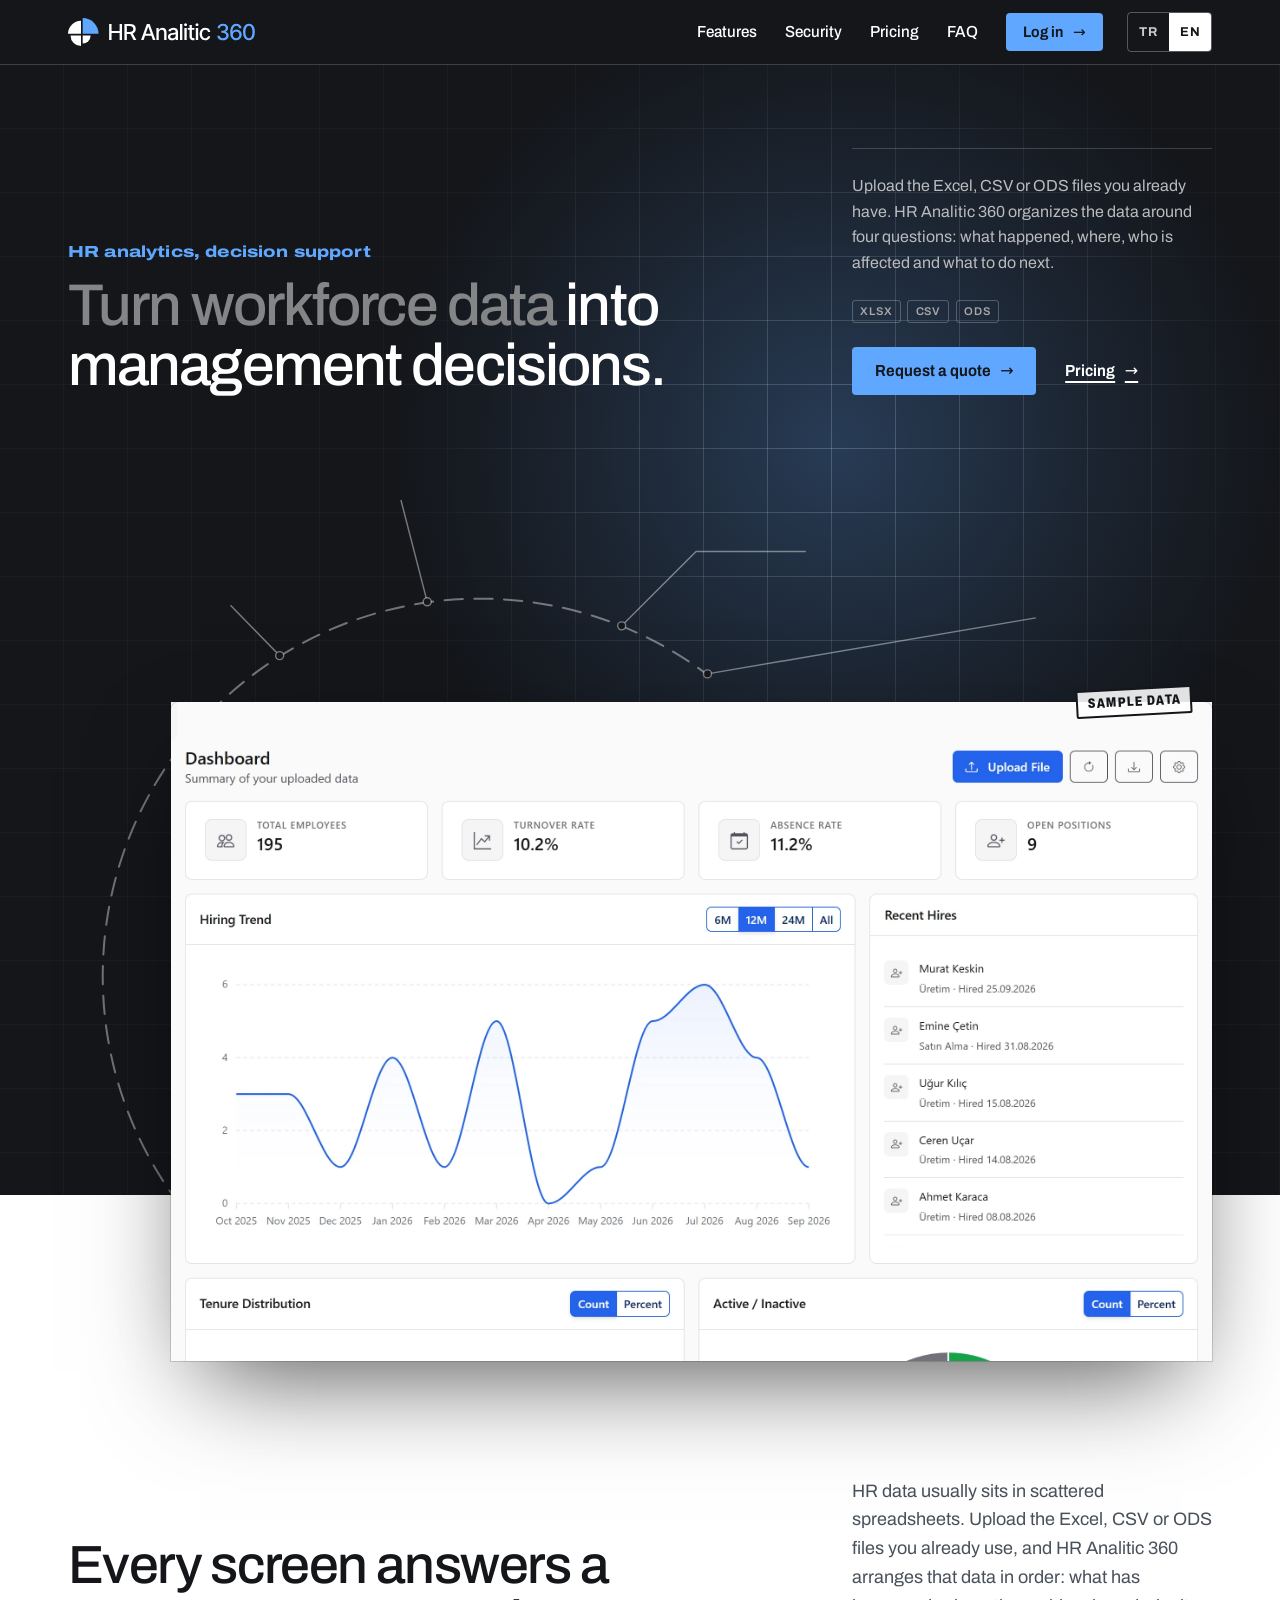
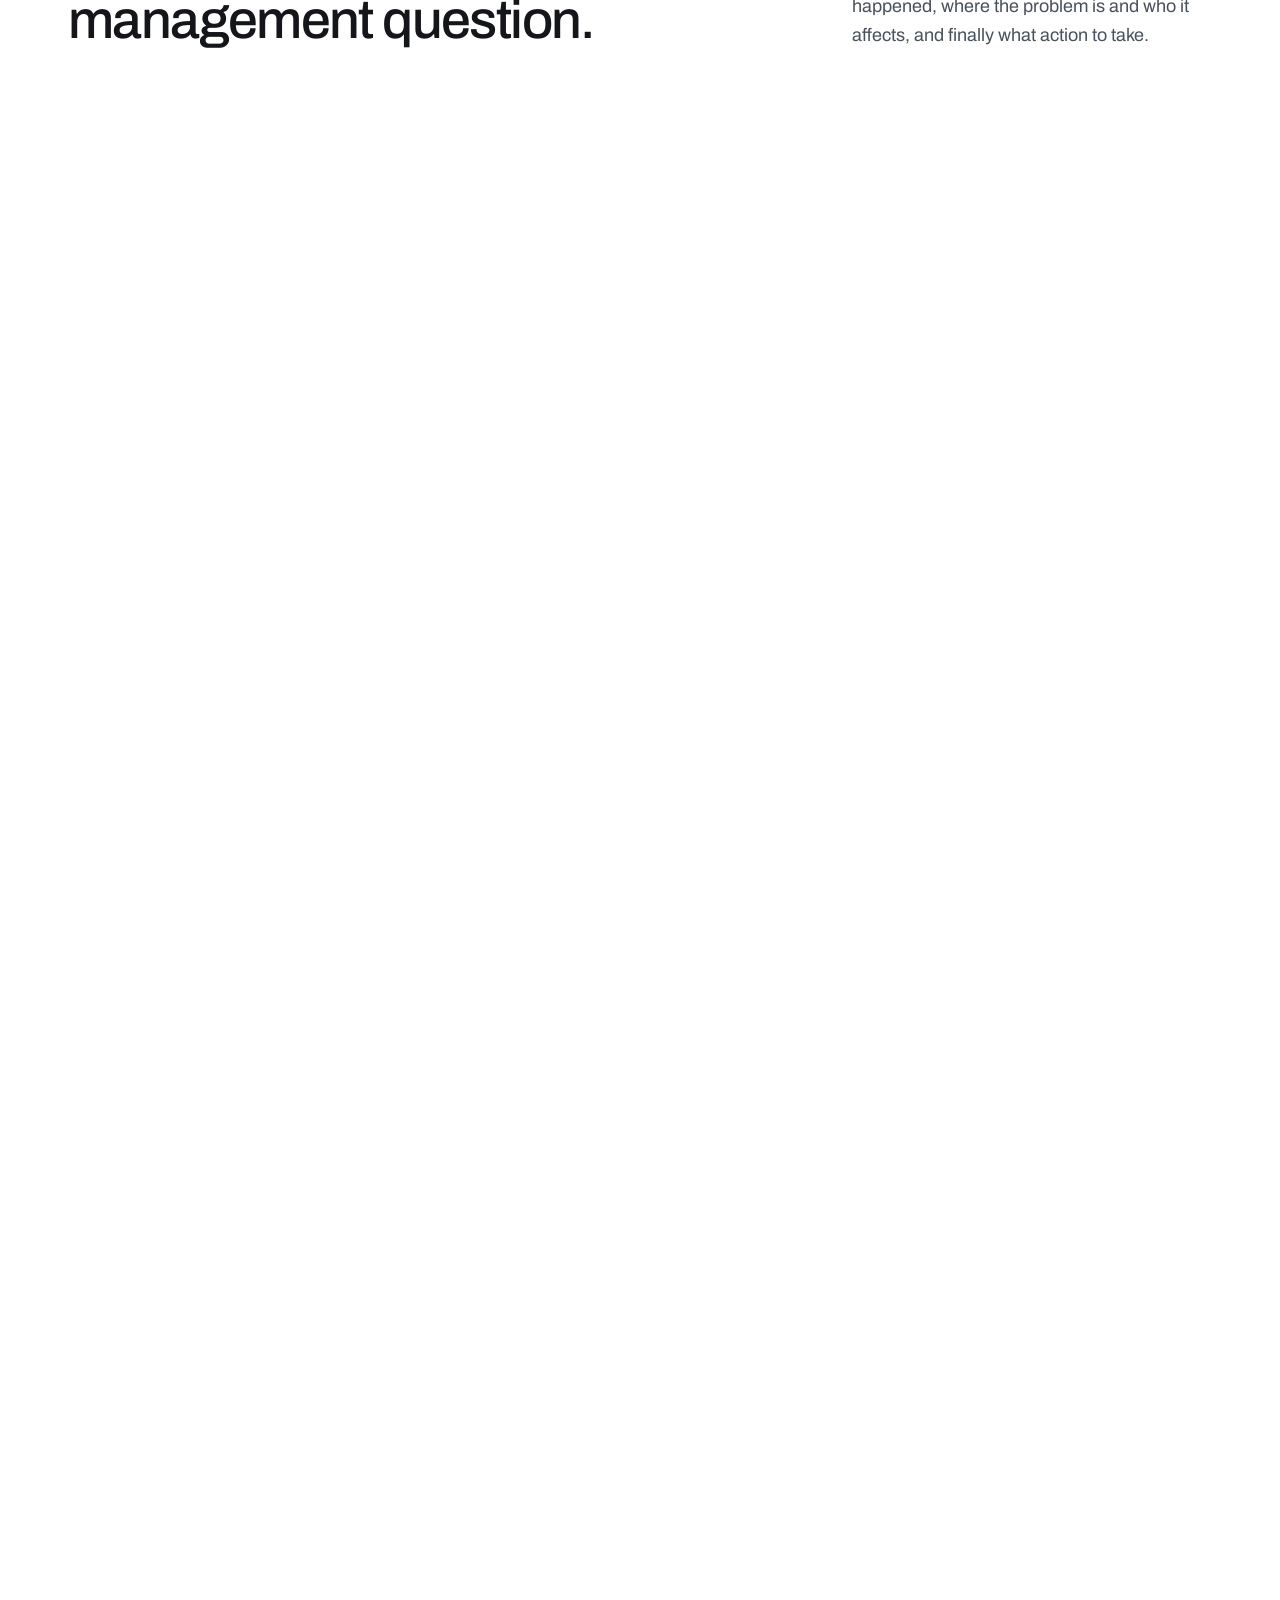
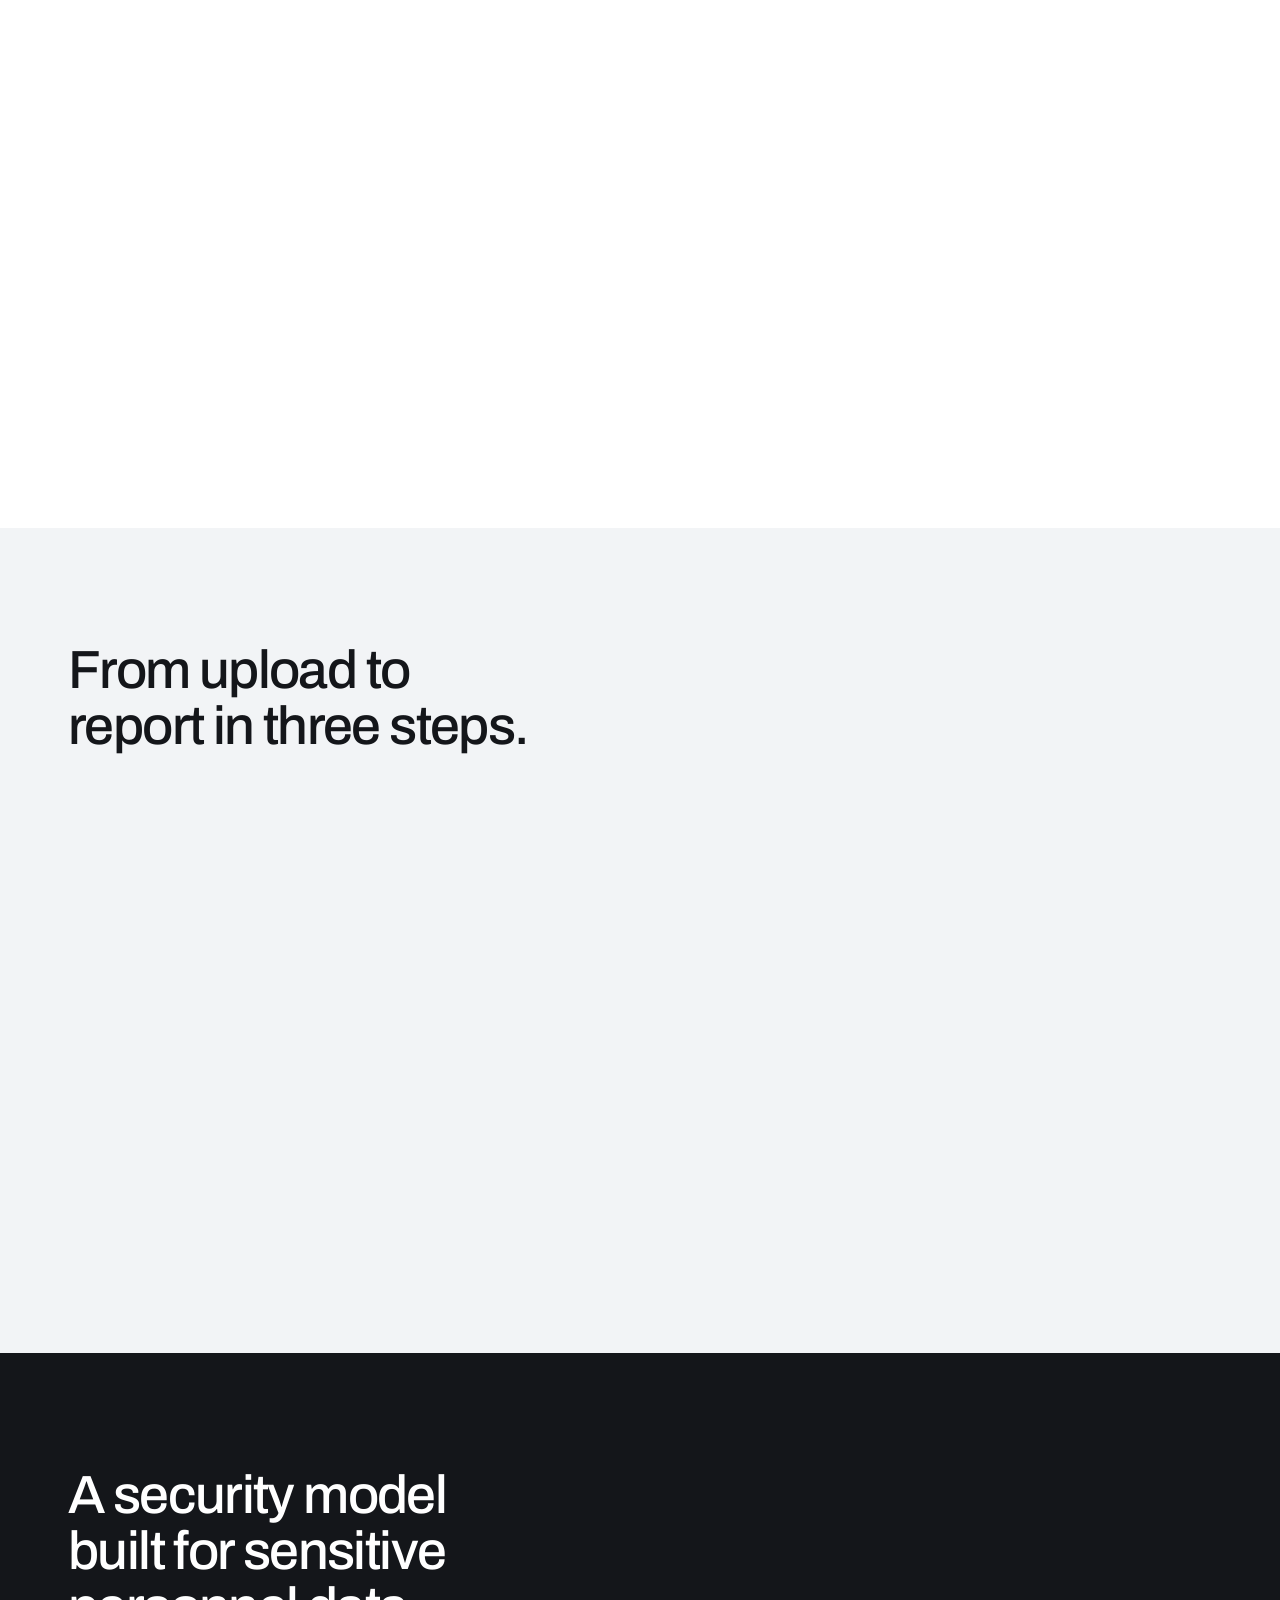
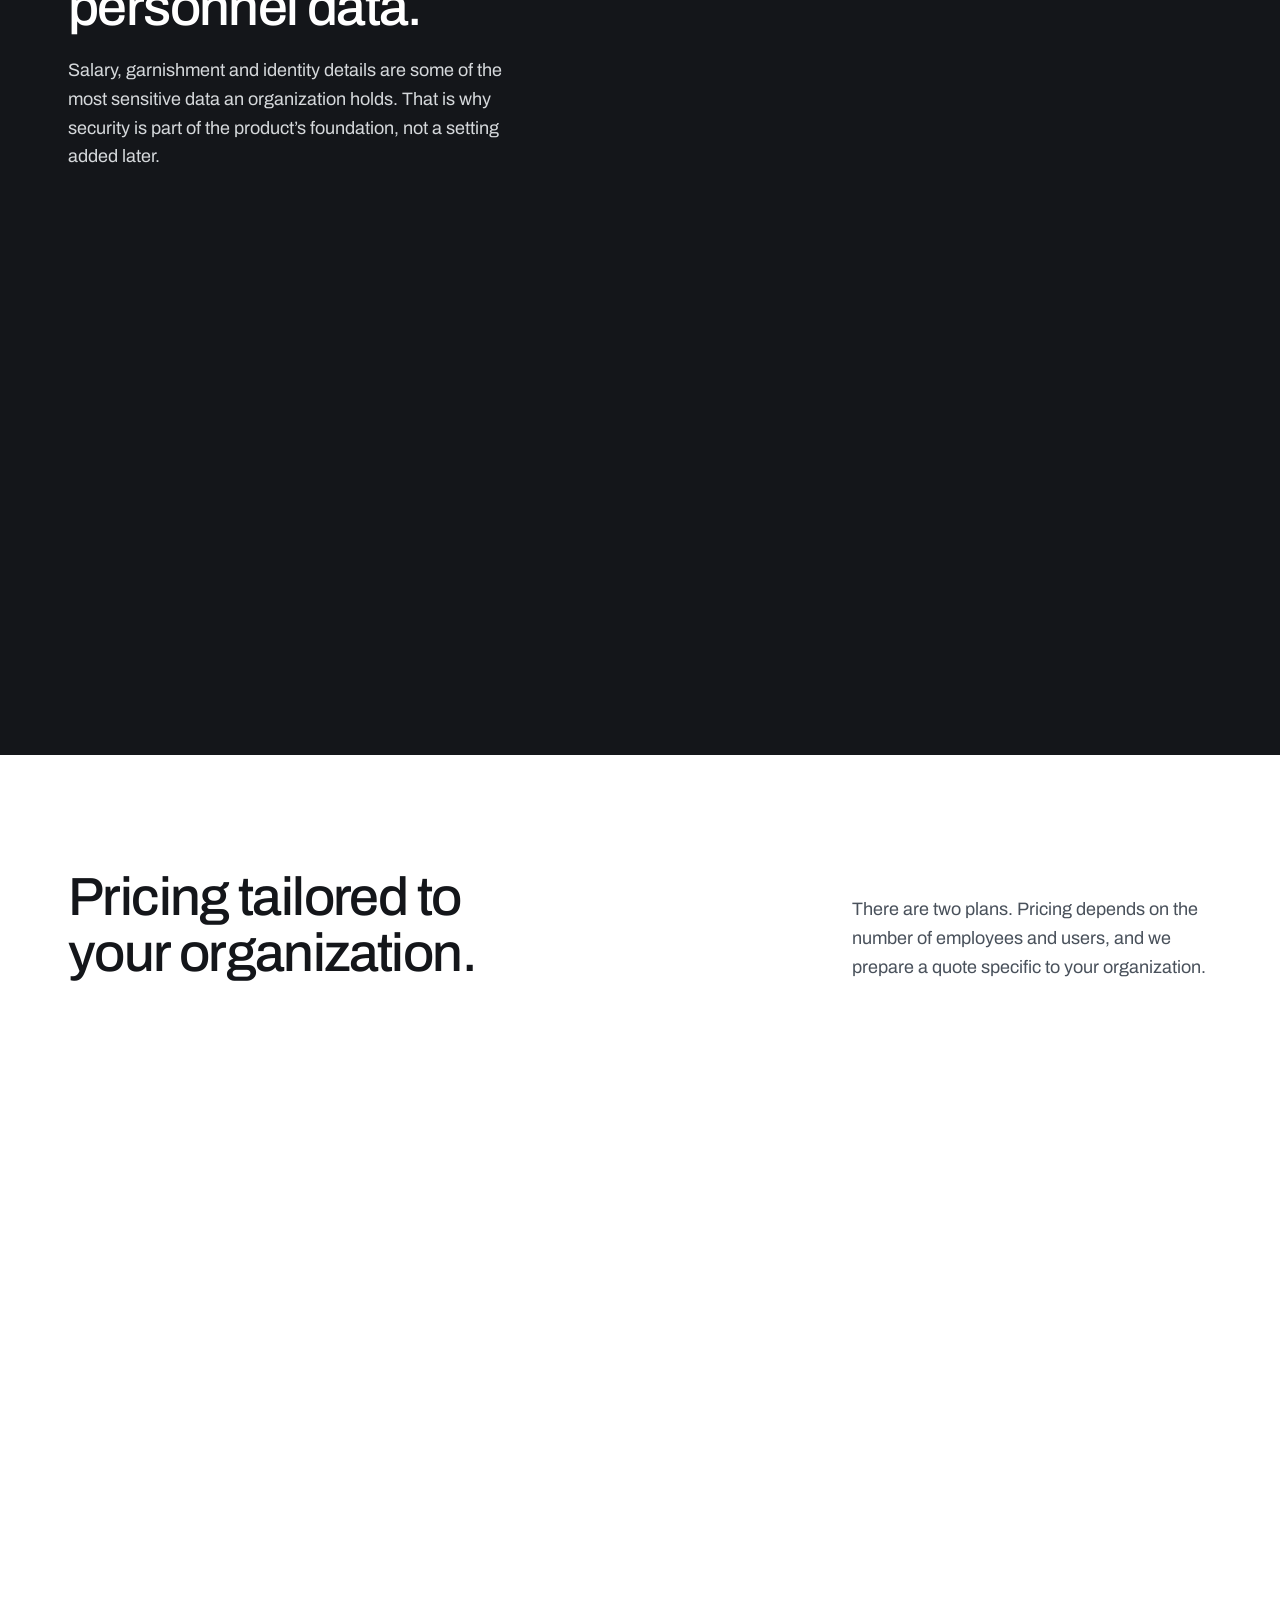
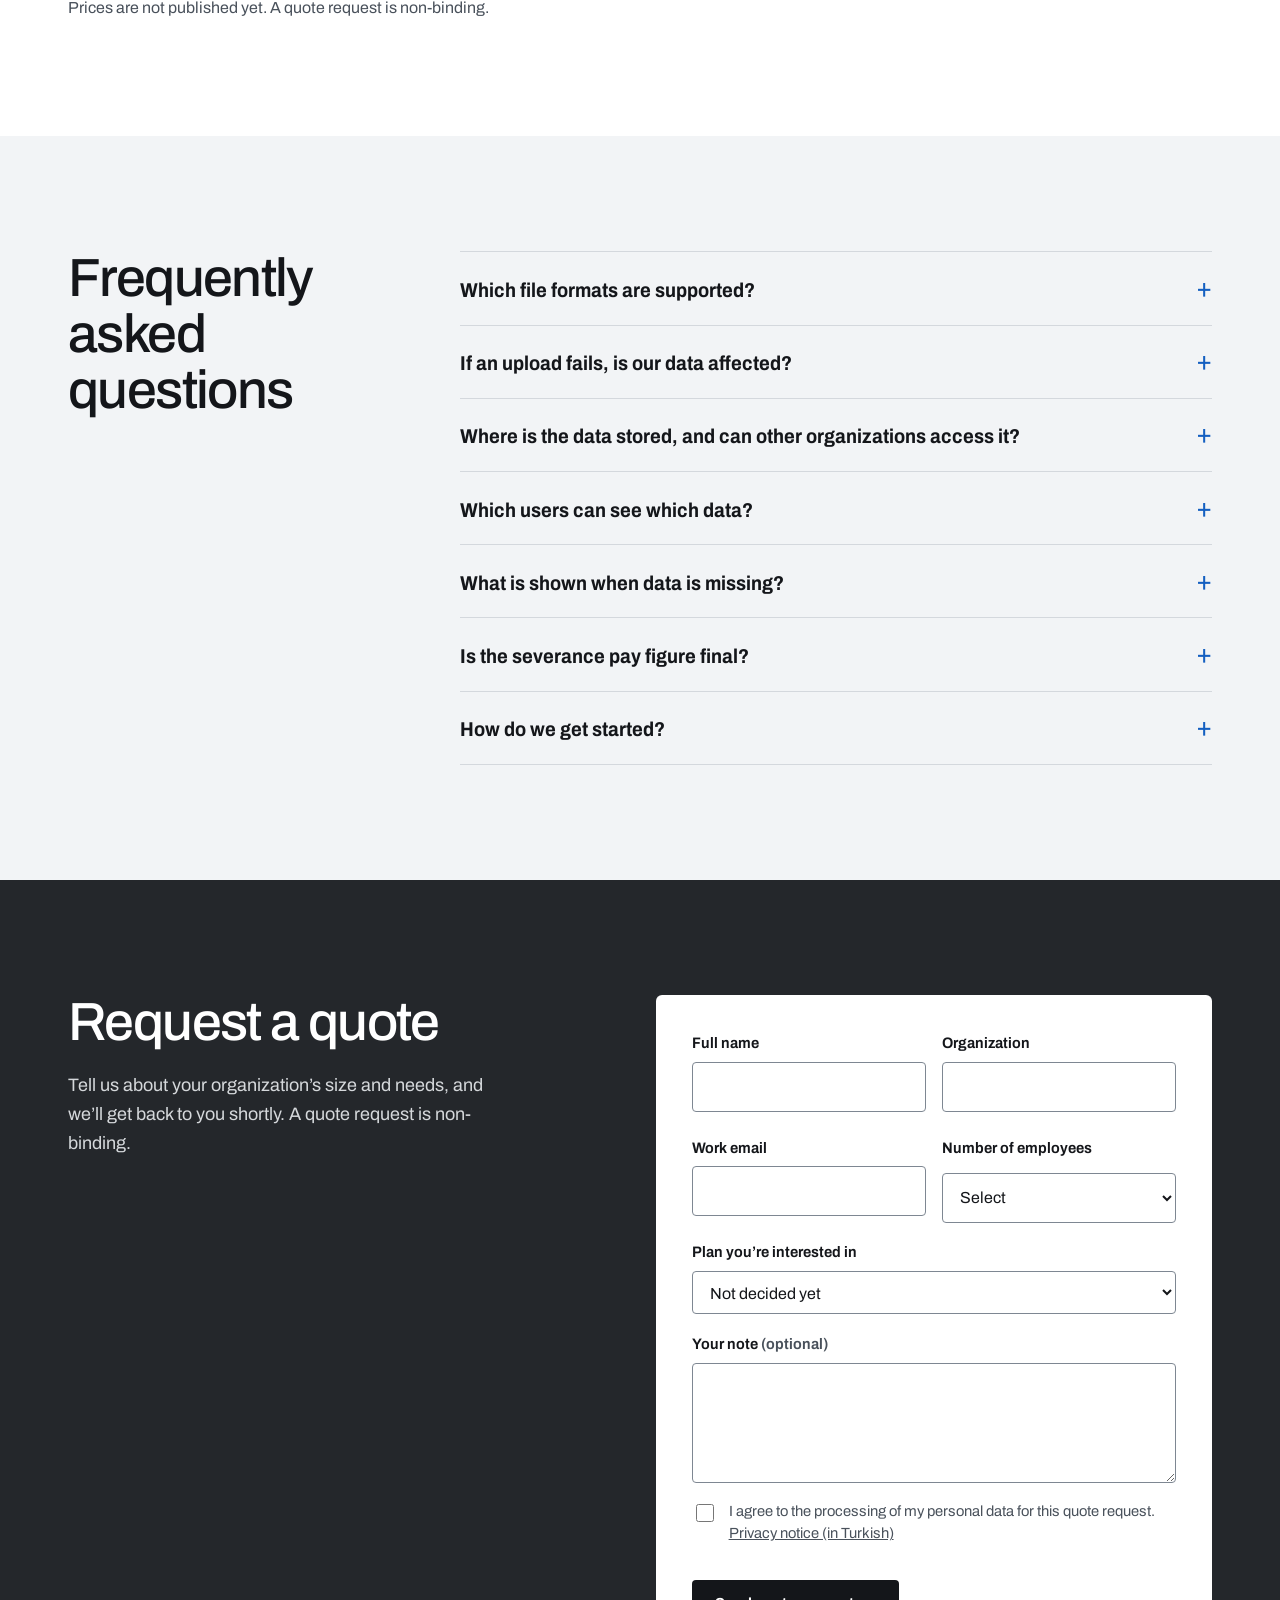
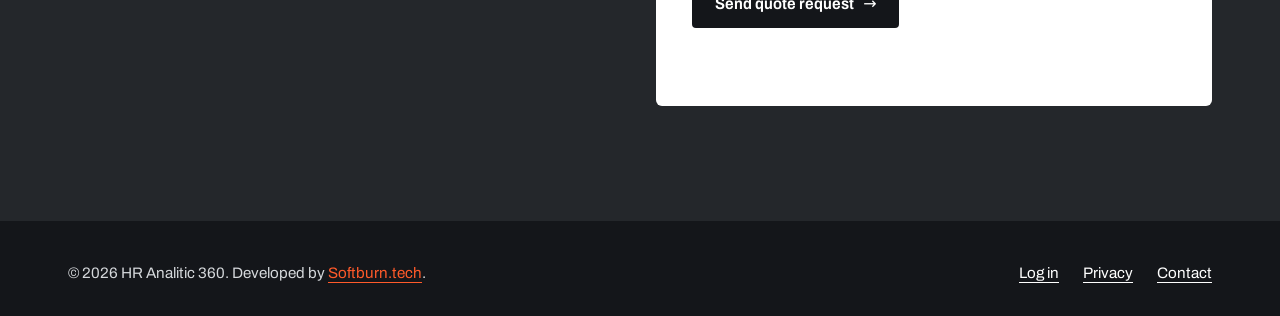
==== en/index.html @ 9d7d2bd6 "English version (/en/) with English product screens; refreshed hero and type" ====
<!doctype html>
<html lang="en">
<head>
<meta charset="utf-8">
<meta name="viewport" content="width=device-width, initial-scale=1">
<meta http-equiv="Content-Security-Policy" content="default-src 'none'; img-src 'self'; font-src 'self'; style-src 'self'; script-src 'self'; connect-src https://formsubmit.co; form-action https://formsubmit.co; base-uri 'self'; manifest-src 'self'">
<title>HR Analitic 360 · HR analytics and decision support</title>
<meta name="description" content="An HR analytics and decision-support platform that turns workforce data into management decisions. Role-based access, audit logs and data stored in the EU.">
<meta name="theme-color" content="#14161a">
<link rel="canonical" href="https://hranalitik360.com.tr/en/">
<link rel="alternate" hreflang="tr" href="https://hranalitik360.com.tr/">
<link rel="alternate" hreflang="en" href="https://hranalitik360.com.tr/en/">
<link rel="alternate" hreflang="x-default" href="https://hranalitik360.com.tr/">
<link rel="icon" href="../favicon.svg" type="image/svg+xml">
<meta property="og:type" content="website">
<meta property="og:locale" content="en_US">
<meta property="og:locale:alternate" content="tr_TR">
<meta property="og:title" content="HR Analitic 360 · HR analytics and decision support">
<meta property="og:description" content="What happened? Where is the problem? Who is affected? What should be done? Workforce data becomes indicators, alerts and action records that answer these four questions.">
<meta property="og:url" content="https://hranalitik360.com.tr/en/">
<meta property="og:image" content="https://hranalitik360.com.tr/img/og.png">
<meta name="twitter:card" content="summary_large_image">
<link rel="stylesheet" href="../css/site.css?v=5">
<script src="../js/erken.js"></script>
</head>
<body>
<a class="atla" href="#icerik">Skip to content</a>

<header class="ust">
  <div class="kap">
    <a class="marka" href="#" aria-label="HR Analitic 360, back to top"><img src="../img/logo.svg" width="322" height="48" alt=""></a>
    <button class="menu-dugme" type="button" aria-expanded="false" aria-controls="menu">Menu</button>
    <nav class="menu" id="menu" aria-label="Main navigation">
      <a href="#sorular">Features</a>
      <a href="#guvenlik">Security</a>
      <a href="#fiyatlandirma">Pricing</a>
      <a href="#sss">FAQ</a>
      <a class="dugme dugme--mavi" href="https://app.hranalitik360.com.tr/login.html">Log in</a>
    </nav>
    <nav class="dil" aria-label="Language">
      <a href="../" lang="tr" hreflang="tr">TR</a>
      <a href="./" lang="en" hreflang="en" aria-current="true">EN</a>
    </nav>
  </div>
</header>

<main id="icerik">

  <section class="kahraman" aria-labelledby="h1">
    <div class="arka" aria-hidden="true"><span class="arka-izgara"></span><span class="arka-izgara-isik"></span><span class="arka-isik"></span></div>
    <div class="kap kahraman-izgara">
      <div class="kahraman-ust">
        <div class="kahraman-baslik">
          <p class="ust-etiket">HR analytics, decision support</p>
          <p class="slogan"><span>Turn workforce data</span> into management decisions.</p>
        </div>
        <div class="kahraman-yan">
          <p>Upload the Excel, CSV or ODS files you already have. HR Analitic 360 organizes the data around four questions: what happened, where, who is affected and what to do next.</p>
          <ul class="dosya-turleri" aria-label="Supported file types"><li>XLSX</li><li>CSV</li><li>ODS</li></ul>
          <div class="dugmeler">
            <a class="dugme dugme--mavi" href="#iletisim">Request a quote</a>
            <a class="dugme dugme--duz" href="#fiyatlandirma">Pricing</a>
          </div>
        </div>
      </div>
      <div class="sahne">
        <svg class="yorunge" viewBox="0 0 1000 739" aria-hidden="true" focusable="false">
          <path class="yorunge-halka" d="M195 715.8 A330 330 0 1 1 558.6 166.4"/>
          <path class="hat hat-1" d="M185 150 L142 106"/>
          <path class="hat hat-2" d="M314 103 L291 14"/>
          <path class="hat hat-3" d="M484 124 L549 59 H645"/>
          <path class="hat hat-4" d="M559 166 L846 117"/>
          <circle class="dugum dugum-1" cx="185" cy="150" r="3.5"/>
          <circle class="dugum dugum-2" cx="314" cy="103" r="3.5"/>
          <circle class="dugum dugum-3" cx="484" cy="124" r="3.5"/>
          <circle class="dugum dugum-4" cx="559" cy="166" r="3.5"/>
        </svg>
        <h1 id="h1">
          <a class="h1-satir soru-etiket soru-etiket--sol e1" href="#soru-1"><span class="nokta" aria-hidden="true"></span><span>What happened?</span><span class="soru-alt" aria-hidden="true">Dashboard</span></a>
          <a class="h1-satir soru-etiket soru-etiket--sol e2" href="#soru-2"><span class="nokta" aria-hidden="true"></span><span>Where is the problem?</span><span class="soru-alt" aria-hidden="true">Alerts</span></a>
          <a class="h1-satir soru-etiket e3" href="#soru-3"><span class="nokta" aria-hidden="true"></span><span>Who is affected?</span><span class="soru-alt" aria-hidden="true">Alert list</span></a>
          <a class="h1-satir soru-etiket e4" href="#soru-4"><span class="nokta" aria-hidden="true"></span><span>What should be done?</span><span class="soru-alt" aria-hidden="true">Action Center</span></a>
        </h1>
        <figure class="kahraman-ekran">
          <div class="ekran">
            <span class="damga">Sample data</span>
            <picture><source media="(max-width: 700px)" srcset="../img/en/dashboard-icerik.webp" width="2400" height="1520"><img src="../img/en/dashboard.webp" width="2880" height="1800" alt="HR Analitic 360 main dashboard: 195 employees, 10.2% turnover, 11.2% absence rate and 9 open positions; hiring trend chart and recent hires." fetchpriority="high"></picture>
          </div>
          <figcaption class="gizli">A real product screen with sample data from a fictional company.</figcaption>
        </figure>
      </div>
    </div>
  </section>

  <section class="bolum" id="sorular" aria-labelledby="sorular-baslik">
    <div class="kap">
      <div class="giris-izgara">
        <h2 class="baslik" id="sorular-baslik">Every screen answers a management question.</h2>
        <p class="govde soluk">HR data usually sits in scattered spreadsheets. Upload the Excel, CSV or ODS files you already use, and HR Analitic 360 arranges that data in order: what has happened, where the problem is and who it affects, and finally what action to take.</p>
      </div>

      <article id="soru-1" class="soru soru--tam belir">
        <div class="soru-baslik">
          <h3 class="baslik">What happened?</h3>
          <p class="soru-ad">Dashboard</p>
        </div>
        <p class="govde">Headcount, turnover, absence rate and open positions on a single screen. Hiring trends, tenure distribution and the ratio of active to inactive employees are calculated from the uploaded file.</p>
        <div class="ekran">
          <span class="damga">Sample data</span>
          <img src="../img/en/dashboard-dagilim.webp" width="2400" height="800" alt="Bar chart of tenure distribution and donut chart of active versus inactive employees." loading="lazy">
        </div>
      </article>

      <article id="soru-2" class="soru soru--sag belir">
        <div class="soru-baslik">
          <h3 class="baslik">Where is the problem?</h3>
          <p class="soru-ad">Alerts</p>
        </div>
        <p class="govde">The system checks probation end dates, contract and work permit dates, training and certificate validity, high leave balances and high absence. Every case that crosses its threshold gets its own counter.</p>
        <div class="ekran">
          <span class="damga">Sample data</span>
          <img src="../img/en/uyarilar-kartlar.webp" width="2400" height="660" alt="Alert counters: probation period end within 30 days, 1 upcoming; high absence, 2 over threshold; high leave balance, 1 over threshold." loading="lazy">
        </div>
      </article>

      <article id="soru-3" class="soru soru--tam belir">
        <div class="soru-baslik">
          <h3 class="baslik">Who is affected?</h3>
          <p class="soru-ad">Alert list</p>
        </div>
        <p class="govde">Each alert is listed with the employee, department, date and days remaining. A general rate becomes a concrete record that someone can take responsibility for.</p>
        <div class="ekran">
          <span class="damga">Sample data</span>
          <img src="../img/en/uyarilar-liste.webp" width="2400" height="904" alt="Alert list with employee, department, date and days remaining; each row has a button to create an action." loading="lazy">
        </div>
      </article>

      <article id="soru-4" class="soru soru--sol belir">
        <div class="soru-baslik">
          <h3 class="baslik">What should be done?</h3>
          <p class="soru-ad">Action Center</p>
        </div>
        <p class="govde">Alerts become action records with an owner, a due date and a status. Records are never deleted; they are closed with a note, so every decision stays traceable.</p>
        <div class="ekran">
          <span class="damga">Sample data</span>
          <img src="../img/en/aksiyonlar-icerik.webp" width="2400" height="1120" alt="Action Center: actions with assigned owners and due dates; Start, Close and Edit buttons." loading="lazy">
        </div>
      </article>

      <div class="digerler">
        <article class="diger belir">
          <div class="ekran">
            <span class="damga">Sample data</span>
            <img src="../img/en/ise-alim-dar.webp" width="1640" height="1320" alt="Recruitment screen: open positions with department, location, request date, headcount and status." loading="lazy">
          </div>
          <h3 class="baslik">Recruitment</h3>
          <p class="govde">Track open positions, request dates and statuses, along with candidate conversion rates by source.</p>
        </article>
        <article class="diger belir">
          <div class="ekran">
            <span class="damga">Sample data</span>
            <img src="../img/en/butce-dar.webp" width="1640" height="1600" alt="Compensation and Budget screen: employees covered, total gross pay, total employer cost and average gross pay; breakdown by department." loading="lazy">
          </div>
          <h3 class="baslik">Pay and budget</h3>
          <p class="govde">Reports total gross pay, employer cost and a breakdown by department. Severance liability (<i lang="tr">kıdem tazminatı</i>) is calculated against a ceiling you enter; the system never assumes this value on its own. Access is limited to authorized roles.</p>
        </article>
      </div>
      <p class="liste-satir liste-satir--alt belir">Leave and absence, performance, onboarding, training and wage garnishment tracking all work from the same dataset.</p>
    </div>
  </section>

  <section class="bolum bolum--yuzey" aria-labelledby="adimlar-baslik">
    <div class="kap">
      <div class="giris-izgara">
        <h2 class="baslik" id="adimlar-baslik">From upload to report in three steps.</h2>
      </div>
      <ol class="adimlar">
        <li class="adim belir"><h3>Upload</h3><p>Upload your personnel file in Excel, CSV or ODS format. Column names don’t need to match the product template exactly.</p></li>
        <li class="adim belir"><h3>Mapping</h3><p>Unrecognized columns are mapped once. The mapping is saved and applied automatically to every later upload.</p></li>
        <li class="adim belir"><h3>Reporting</h3><p>Indicators, alerts and an action list are generated. Missing data is never estimated; the field shows “Insufficient data” instead.</p></li>
      </ol>
      <p class="soz belir"><strong>Data integrity.</strong> No unreadable value is silently dropped; each one is listed in the upload report. Data is saved in a single transaction, so if anything fails, your existing data stays exactly as it was.</p>
    </div>
  </section>

  <section class="bolum bolum--koyu" id="guvenlik" aria-labelledby="guvenlik-baslik">
    <div class="kap guvenlik-izgara">
      <div class="metin">
        <h2 class="baslik" id="guvenlik-baslik">A security model built for sensitive personnel data.</h2>
        <p>Salary, garnishment and identity details are some of the most sensitive data an organization holds. That is why security is part of the product’s foundation, not a setting added later.</p>
      </div>
      <dl class="ozellikler">
        <div class="ozellik belir"><dt>Two-factor authentication</dt><dd>Mandatory on the Enterprise plan; a password alone is never enough to sign in.</dd></div>
        <div class="ozellik belir"><dt>Role-based access</dt><dd>Owner, HR Specialist, Payroll, Training and Summary roles are defined. Salary and garnishment details are shown to authorized roles only.</dd></div>
        <div class="ozellik belir"><dt>Audit log</dt><dd>Records which user viewed or changed which data, and when. If the log can’t be written, access to the data is not granted.</dd></div>
        <div class="ozellik belir"><dt>Encrypted sensitive fields</dt><dd>Turkish ID number, phone, email, special status and reason for leaving are stored encrypted with AES-256.</dd></div>
        <div class="ozellik belir"><dt>Isolation between organizations</dt><dd>The database enforces row-level access control, so each organization can reach only its own data.</dd></div>
        <div class="ozellik belir"><dt>Session management</dt><dd>Inactive sessions close automatically (after 30 minutes on the Enterprise plan). Users can see their open sessions and end them.</dd></div>
        <div class="ozellik belir"><dt>Data location</dt><dd>Data is stored within the European Union, in a data center in Ireland.</dd></div>
      </dl>
    </div>
  </section>

  <section class="bolum" id="fiyatlandirma" aria-labelledby="fiyat-baslik">
    <div class="kap">
      <div class="giris-izgara">
        <h2 class="baslik" id="fiyat-baslik">Pricing tailored to your organization.</h2>
        <p class="govde soluk">There are two plans. Pricing depends on the number of employees and users, and we prepare a quote specific to your organization.</p>
      </div>
      <div class="planlar">
        <article class="plan plan--solo belir">
          <h3>Solo</h3>
          <p class="plan-not">For a single HR specialist and small teams.</p>
          <ul class="plan-liste">
            <li>All analysis screens and early alerts</li>
            <li>Data upload via Excel, CSV and ODS, with saved column mappings</li>
            <li>Action Center</li>
            <li>Simple setup for small teams that don’t need separate roles</li>
          </ul>
          <a class="dugme dugme--cizgi" href="#iletisim" data-plan="Solo">Request a Solo quote</a>
        </article>
        <article class="plan plan--kurumsal belir">
          <h3>Enterprise</h3>
          <p class="plan-not">For organizations that need access control and auditing.</p>
          <ul class="plan-liste">
            <li>Everything in Solo</li>
            <li>Mandatory two-factor authentication</li>
            <li>Role-based access, with salary and garnishment data open to authorized roles only</li>
            <li>Audit log viewing and retention</li>
            <li>Short sessions: signed out after 30 minutes of inactivity</li>
          </ul>
          <p class="plan-ayrim">Recommended for HR, payroll and management teams working with sensitive data.</p>
          <a class="dugme dugme--mavi" href="#iletisim" data-plan="Kurumsal">Request an Enterprise quote</a>
        </article>
      </div>
      <p class="fiyat-not">Prices are not published yet. A quote request is non-binding.</p>
    </div>
  </section>

  <section class="bolum bolum--yuzey bolum--sss" id="sss" aria-labelledby="sss-baslik">
    <div class="kap">
      <div class="giris-izgara">
        <h2 class="baslik" id="sss-baslik">Frequently asked questions</h2>
      </div>
      <div class="sss">
        <details><summary>Which file formats are supported?</summary><div><p>Excel (.xlsx, .xls), CSV and ODS. Column names can differ from the product template; unrecognized columns are linked once on the mapping screen and remembered for later uploads.</p></div></details>
        <details><summary>If an upload fails, is our data affected?</summary><div><p>No. Data is saved in a single transaction, so if an error occurs, your organization’s existing data stays unchanged. Unreadable or invalid values are never silently dropped; they are listed in the upload report.</p></div></details>
        <details><summary>Where is the data stored, and can other organizations access it?</summary><div><p>Data is stored in the European Union, in a data center in Ireland. The database enforces row-level access control, so each organization can access only its own records.</p></div></details>
        <details><summary>Which users can see which data?</summary><div><p>There are five roles: Owner, HR Specialist, Payroll, Training and Summary. Sensitive data such as salary and garnishments is shown to authorized roles only. Every view and change is written to the audit log.</p></div></details>
        <details><summary>What is shown when data is missing?</summary><div><p>The screen shows “Insufficient data”. Missing values are not estimated or counted as zero, and any records left out are noted on screen.</p></div></details>
        <details><summary>Is the severance pay figure final?</summary><div><p>No. The severance liability (<i lang="tr">kıdem tazminatı</i>) on the Pay and Budget screen is a potential upper limit, calculated against the ceiling you enter; the actual payment depends on the reason for leaving. For an exact figure, please consult your financial advisor.</p></div></details>
        <details><summary>How do we get started?</summary><div><p>Fill in the quote request form below and we’ll get back to you. Existing customers can use the “Log in” link at the top right.</p></div></details>
      </div>
    </div>
  </section>

  <section class="bolum bolum--iletisim" id="iletisim" aria-labelledby="iletisim-baslik">
    <div class="kap iletisim-izgara">
      <div class="metin">
        <h2 class="baslik" id="iletisim-baslik">Request a quote</h2>
        <p>Tell us about your organization’s size and needs, and we’ll get back to you shortly. A quote request is non-binding.</p>
      </div>
      <form class="form" id="form" action="https://formsubmit.co/info@gelisim360.com" method="POST" novalidate>
        <div class="alan"><label for="ad">Full name</label><input id="ad" name="Ad soyad" autocomplete="name" required><span class="hata" id="ad-hata" role="alert"></span></div>
        <div class="alan"><label for="sirket">Organization</label><input id="sirket" name="Kurum" autocomplete="organization" required><span class="hata" id="sirket-hata" role="alert"></span></div>
        <div class="alan"><label for="eposta">Work email</label><input id="eposta" name="E-posta" type="email" autocomplete="email" required><span class="hata" id="eposta-hata" role="alert"></span></div>
        <div class="alan"><label for="sayi">Number of employees</label>
          <select id="sayi" name="Çalışan sayısı"><option value="">Select</option><option>1–50</option><option>51–200</option><option>201–500</option><option value="500’den fazla">More than 500</option></select></div>
        <div class="alan alan--tam"><label for="plan">Plan you’re interested in</label>
          <select id="plan" name="Plan"><option value="Henüz karar verilmedi">Not decided yet</option><option value="Solo">Solo</option><option value="Kurumsal">Enterprise</option></select></div>
        <div class="alan alan--tam"><label for="mesaj">Your note <span class="soluk">(optional)</span></label><textarea id="mesaj" name="Not" maxlength="1500"></textarea></div>
        <div class="sahte" aria-hidden="true"><label>Leave this field empty <input name="_honey" tabindex="-1" autocomplete="off"></label></div>
        <input type="hidden" name="_subject" value="HR Analitic 360 · yeni teklif talebi (EN)">
        <input type="hidden" name="Dil" value="EN">
        <input type="hidden" name="_captcha" value="false">
        <input type="hidden" name="_template" value="table">
        <label class="onay"><input type="checkbox" id="onay" required><span>I agree to the processing of my personal data for this quote request. <a href="https://app.hranalitik360.com.tr/gizlilik.html" hreflang="tr">Privacy notice (in Turkish)</a></span></label>
        <span class="hata hata--tam" id="onay-hata" role="alert"></span>
        <button class="dugme dugme--koyu" type="submit" id="gonder">Send quote request</button>
        <p class="form-durum" id="form-durum" role="status" aria-live="polite"></p>
      </form>
    </div>
  </section>
</main>

<footer class="alt">
  <div class="kap">
    <p>© 2026 HR Analitic 360. Developed by <a class="imza" href="https://softburn.tech" rel="noopener">Softburn.tech</a>.</p>
    <ul>
      <li><a href="https://app.hranalitik360.com.tr/login.html">Log in</a></li>
      <li><a href="https://app.hranalitik360.com.tr/gizlilik.html" hreflang="tr">Privacy</a></li>
      <li><a href="#iletisim">Contact</a></li>
    </ul>
  </div>
</footer>

<script src="../js/site.js"></script>
</body>
</html>
---- css/site.css ----
/* HR Analitic 360 · tanıtım sayfası. Tek yazı tipi ailesi (Archivo, genişlik ekseniyle), mühür şarabı + saf beyaz + mürekkep. */

@font-face {
  font-family: 'Archivo';
  src: url('../fonts/archivo-latin-ext-wdth-normal.woff2') format('woff2');
  font-weight: 100 900; font-stretch: 62% 125%; font-display: swap;
  unicode-range: U+0100-02BA, U+02BD-02C5, U+02C7-02CC, U+02CE-02D7, U+02DD-02FF, U+0304, U+0308, U+0329, U+1D00-1DBF, U+1E00-1E9F, U+1EF2-1EFF, U+2020, U+20A0-20AB, U+20AD-20C0, U+2113, U+2C60-2C7F, U+A720-A7FF;
}
@font-face {
  font-family: 'Archivo';
  src: url('../fonts/archivo-latin-wdth-normal.woff2') format('woff2');
  font-weight: 100 900; font-stretch: 62% 125%; font-display: swap;
  unicode-range: U+0000-00FF, U+0131, U+0152-0153, U+02BB-02BC, U+02C6, U+02DA, U+02DC, U+0304, U+0308, U+0329, U+2000-206F, U+20AC, U+2122, U+2191, U+2193, U+2212, U+2215, U+FEFF, U+FFFD;
}

:root {
  --beyaz: oklch(1 0 0);
  --yuzey: oklch(0.965 0.004 255);
  --cizgi: oklch(0.88 0.008 255);
  --murekkep: oklch(0.2 0.008 260);
  --murekkep-2: oklch(0.27 0.01 260);
  --soluk: oklch(0.43 0.02 255);
  --acik: oklch(0.88 0.006 260);
  --mavi: oklch(0.72 0.15 255);
  --mavi-ac: oklch(0.78 0.13 255);
  --mavi-koyu: oklch(0.5 0.17 258);
  --odak: oklch(0.52 0.17 258);
  --kap: 1240px;
  --bosluk: clamp(1.25rem, 4vw, 3rem);
  --kolay: cubic-bezier(0.22, 1, 0.36, 1);
  --z-ust: 20;
  font-size: 100%;
}

*, *::before, *::after { box-sizing: border-box; }
html { scroll-behavior: smooth; scroll-padding-top: 5rem; -webkit-text-size-adjust: 100%; }
body {
  margin: 0; background: var(--beyaz); color: var(--murekkep);
  font-family: 'Archivo', system-ui, -apple-system, 'Segoe UI', sans-serif; font-size: 1.125rem; line-height: 1.6; font-stretch: 100%;
  text-rendering: optimizeLegibility; -webkit-font-smoothing: antialiased; font-variant-numeric: tabular-nums;
}
img { display: block; max-width: 100%; height: auto; }
a { color: inherit; }
h1, h2, h3, p, ul, ol, dl, dd, figure { margin: 0; }
ul, ol { padding: 0; list-style: none; }
.ust, .kahraman, .bolum--koyu, .bolum--iletisim, .alt { --odak: var(--mavi); }
:focus-visible { outline: 3px solid var(--odak); outline-offset: 3px; border-radius: 2px; }

.kap { width: 100%; max-width: var(--kap); margin-inline: auto; padding-inline: var(--bosluk); }
.atla { position: absolute; left: -999px; top: 0; background: var(--beyaz); color: var(--murekkep); padding: .75rem 1rem; z-index: 100; }
.atla:focus { left: var(--bosluk); top: .5rem; }
.gizli { position: absolute; width: 1px; height: 1px; overflow: hidden; clip-path: inset(50%); white-space: nowrap; }

/* ---- Başlıklar: genişlik ekseni ile ölçülü ---- */
.baslik { font-weight: 500; line-height: 1.04; letter-spacing: -0.03em; text-wrap: balance; }
h2.baslik { font-size: clamp(2.25rem, 4.2vw, 3.6rem); }
h3.baslik { font-size: clamp(1.6rem, 2.6vw, 2.1rem); line-height: 1.08; }
.govde { max-width: 62ch; text-wrap: pretty; }
.soluk { color: var(--soluk); }

/* ---- Düğmeler ---- */
.dugme {
  display: inline-flex; align-items: center; gap: .6rem; padding: .85rem 1.35rem; border: 1.5px solid transparent; border-radius: 4px;
  font: inherit; font-size: 1rem; font-weight: 650; font-stretch: 92%; line-height: 1.2; text-decoration: none; cursor: pointer;
  transition: background-color .18s var(--kolay), color .18s var(--kolay), border-color .18s var(--kolay), transform .12s var(--kolay);
}
.dugme::after { content: '→'; font-weight: 500; transition: transform .2s var(--kolay); }
.dugme:hover::after { transform: translateX(3px); }
.dugme:active { transform: translateY(1px) scale(.985); }
.dugme--mavi { background: var(--mavi); color: var(--murekkep); }
.dugme--mavi:hover { background: var(--mavi-ac); }
.dugme--cizgi-beyaz { border-color: color-mix(in oklab, var(--beyaz) 70%, transparent); color: var(--beyaz); }
.dugme--cizgi-beyaz:hover { background: color-mix(in oklab, var(--beyaz) 14%, transparent); border-color: var(--beyaz); }
.dugme--koyu { background: var(--murekkep); color: var(--beyaz); }
.dugme--koyu:hover { background: var(--murekkep-2); }
.dugme--cizgi { border-color: var(--murekkep); color: var(--murekkep); }
.dugme--cizgi:hover { background: var(--murekkep); color: var(--beyaz); }
.dugme[disabled] { opacity: .6; cursor: progress; }
.baglanti { font-weight: 600; text-underline-offset: .25em; text-decoration-thickness: 1.5px; }

/* ---- Üst bant ---- */
.ust { position: sticky; top: 0; z-index: var(--z-ust); background: var(--murekkep); color: var(--beyaz); border-bottom: 1px solid color-mix(in oklab, var(--beyaz) 18%, transparent); }
.ust .kap { display: flex; align-items: center; justify-content: space-between; gap: 1.5rem; min-height: 4rem; }
.marka { display: inline-flex; align-items: center; text-decoration: none; }
.marka img { height: 1.75rem; width: auto; }
.menu { display: flex; align-items: center; gap: 1.75rem; margin-left: auto; }
.dil { display: inline-flex; flex: none; border: 1px solid color-mix(in oklab, var(--beyaz) 28%, transparent); border-radius: 4px; overflow: hidden; }
.dil a { display: grid; place-items: center; min-width: 2.6rem; min-height: 2.4rem; font-size: .8rem; font-weight: 700; letter-spacing: .08em; text-decoration: none; color: color-mix(in oklab, var(--beyaz) 78%, transparent); transition: background-color .2s var(--kolay), color .2s var(--kolay); }
.dil a:hover { color: var(--beyaz); background: color-mix(in oklab, var(--beyaz) 12%, transparent); }
.dil a[aria-current] { background: var(--beyaz); color: var(--murekkep); }
.menu a:not(.dugme) { text-decoration: none; font-size: 1rem; font-weight: 500; font-stretch: 94%; padding-block: .4rem; background: linear-gradient(currentColor, currentColor) left bottom / 0 1.5px no-repeat; transition: background-size .25s var(--kolay); }
.menu a:not(.dugme):hover { background-size: 100% 1.5px; }
.menu .dugme { padding: .55rem 1rem; font-size: .95rem; }
.menu-dugme { display: none; background: none; border: 1.5px solid color-mix(in oklab, var(--beyaz) 60%, transparent); color: inherit; border-radius: 4px; padding: .5rem .85rem; font: inherit; font-size: .95rem; font-weight: 600; cursor: pointer; }

/* ---- Kahraman alan ---- */
.kahraman { position: relative; background: var(--murekkep); color: var(--beyaz); padding-top: clamp(3.5rem, 6.5vw, 5.5rem); }
.kahraman > .kap { position: relative; z-index: 1; }
.kahraman-izgara { display: grid; row-gap: clamp(3rem, 7vw, 6rem); }
.kahraman-ust { display: grid; grid-template-columns: repeat(12, minmax(0, 1fr)); column-gap: 2rem; row-gap: 2.5rem; align-items: end; }
.kahraman-baslik { grid-column: 1 / span 8; display: grid; gap: 1.5rem; }
.ust-etiket { margin-bottom: -.85rem; font-size: 1rem; font-weight: 800; font-stretch: 125%; letter-spacing: .01em; color: var(--mavi); }
.slogan { font-size: clamp(2.5rem, 4.6vw, 4.25rem); font-weight: 500; line-height: 1.02; letter-spacing: -0.032em; text-wrap: balance; }
.slogan span { color: color-mix(in oklab, var(--beyaz) 52%, var(--murekkep)); }
.kahraman-yan { grid-column: 9 / span 4; display: grid; gap: 1.5rem; padding-top: 1.5rem; border-top: 1px solid color-mix(in oklab, var(--beyaz) 18%, transparent); }
.kahraman-yan > p { font-size: 1rem; line-height: 1.6; color: color-mix(in oklab, var(--beyaz) 74%, var(--murekkep)); text-wrap: pretty; }
.dosya-turleri { display: flex; gap: .4rem; }
.dosya-turleri li { padding: .2rem .45rem; border: 1px solid color-mix(in oklab, var(--beyaz) 24%, transparent); border-radius: 3px; font-size: .7rem; line-height: 1.3; font-weight: 600; letter-spacing: .08em; color: color-mix(in oklab, var(--beyaz) 66%, var(--murekkep)); }
.dugmeler { display: flex; flex-wrap: wrap; align-items: center; gap: .75rem 1.75rem; }
.dugme--duz { padding-inline: 0; border-color: transparent; color: var(--beyaz); text-decoration: underline; text-decoration-thickness: 1.5px; text-underline-offset: .3em; }
.dugme--duz:hover { color: var(--mavi-ac); }

/* Sahne: panonun arkasında, sola kaymış açık yörünge yayı; dört soru ona farklı uzunlukta çizgilerle bağlı (çizgiler 1'den 4'e uzar).
   Koordinatlar SVG ile aynı: 1000 birim = sahne genişliği (100cqw). Noktalar çizgi uçlarına oturur. */
.sahne { position: relative; container-type: inline-size; padding-top: 17cqw; margin-bottom: clamp(-11rem, -13vw, -4rem); }
.yorunge { position: absolute; top: 0; left: 0; width: 100%; height: auto; overflow: visible; pointer-events: none; }
.yorunge-halka { fill: none; stroke: color-mix(in oklab, var(--beyaz) 40%, transparent); stroke-width: 1.75; stroke-linecap: round; stroke-dasharray: 16 10; animation: akis 7s linear infinite; }
@keyframes akis { to { stroke-dashoffset: -260; } }
.hat { fill: none; stroke: color-mix(in oklab, var(--beyaz) 42%, transparent); stroke-width: 1.25; transition: stroke .3s var(--kolay), stroke-width .3s var(--kolay); }
.dugum { fill: var(--murekkep); stroke: color-mix(in oklab, var(--beyaz) 42%, transparent); stroke-width: 1.25; transition: stroke .3s var(--kolay); }
.kahraman h1 { position: absolute; inset: 0; z-index: 2; pointer-events: none; font-size: clamp(1rem, 1.6cqw, 1.2rem); font-weight: 500; line-height: 1.6; letter-spacing: -0.005em; }
.soru-etiket { position: absolute; display: grid; gap: .15rem; translate: 0 -.8em; pointer-events: auto; white-space: nowrap; text-decoration: none; color: color-mix(in oklab, var(--beyaz) 84%, var(--murekkep)); transition: color .3s var(--kolay); }
.soru-etiket--sol { text-align: right; padding-right: 1.3rem; }
.soru-etiket:not(.soru-etiket--sol) { padding-left: 1.3rem; }
.soru-alt { font-size: .75rem; line-height: 1.3; font-weight: 500; letter-spacing: .01em; color: color-mix(in oklab, var(--beyaz) 52%, var(--murekkep)); transition: color .3s var(--kolay); }
.e1 { right: calc(100cqw - 14.2cqw); top: 10.6cqw; }
.e2 { right: calc(100cqw - 29.1cqw); top: 1.4cqw; }
.e3 { left: 64.5cqw; top: 5.9cqw; }
.e4 { left: 84.6cqw; top: 11.7cqw; color: var(--mavi-ac); }
.nokta { position: absolute; top: .8em; width: 10px; height: 10px; margin-top: -5px; border-radius: 50%; background: var(--mavi); box-shadow: 0 0 0 4px color-mix(in oklab, var(--mavi) 18%, transparent), 0 0 16px 2px color-mix(in oklab, var(--mavi) 65%, transparent); transition: transform .3s var(--kolay), box-shadow .3s var(--kolay); animation: nabiz 3.2s ease-in-out infinite; }
.soru-etiket--sol .nokta { right: -5px; }
.soru-etiket:not(.soru-etiket--sol) .nokta { left: -5px; }
@keyframes nabiz { 50% { box-shadow: 0 0 0 6px color-mix(in oklab, var(--mavi) 10%, transparent), 0 0 22px 4px color-mix(in oklab, var(--mavi) 50%, transparent); } }
.soru-etiket:hover, .soru-etiket:focus-visible { color: var(--beyaz); }
.soru-etiket:hover .soru-alt, .soru-etiket:focus-visible .soru-alt { color: var(--mavi); }
.soru-etiket:hover .nokta, .soru-etiket:focus-visible .nokta { transform: scale(1.35); box-shadow: 0 0 0 6px color-mix(in oklab, var(--mavi) 25%, transparent), 0 0 26px 6px color-mix(in oklab, var(--mavi) 85%, transparent); }
.sahne:has(.e1:hover, .e1:focus-visible) :is(.hat-1, .dugum-1), .sahne:has(.e2:hover, .e2:focus-visible) :is(.hat-2, .dugum-2),
.sahne:has(.e3:hover, .e3:focus-visible) :is(.hat-3, .dugum-3), .sahne:has(.e4:hover, .e4:focus-visible) :is(.hat-4, .dugum-4) { stroke: var(--mavi); }
.sahne:has(.e1:hover, .e1:focus-visible) .hat-1, .sahne:has(.e2:hover, .e2:focus-visible) .hat-2,
.sahne:has(.e3:hover, .e3:focus-visible) .hat-3, .sahne:has(.e4:hover, .e4:focus-visible) .hat-4 { stroke-width: 2; }

.ekran { position: relative; background: var(--beyaz); border-radius: 6px; outline: 1px solid color-mix(in oklab, var(--murekkep) 16%, transparent); }
.ekran img { width: 100%; border-radius: inherit; }
.damga {
  position: absolute; top: -.85rem; right: 1.25rem; z-index: 2; padding: .2rem .6rem; border: 2px solid var(--murekkep); color: var(--murekkep); background: color-mix(in oklab, var(--beyaz) 88%, transparent);
  font-weight: 800; font-stretch: 78%; font-size: .85rem; letter-spacing: .08em; text-transform: uppercase; line-height: 1.3; transform: rotate(-3deg); border-radius: 2px;
}
.kahraman-ekran { margin-left: 9cqw; position: relative; z-index: 1; }
.kahraman-ekran .ekran { box-shadow: 0 40px 100px -30px rgb(0 0 0 / .7); }
.kahraman-ekran .ekran { border-radius: 8px 8px 0 0; outline-offset: 0; }
.kahraman + .bolum { padding-top: calc(clamp(4rem, 9vw, 8rem) + clamp(4rem, 13vw, 11rem)); }


/* ---- Kahraman arka planı: fareyi gecikmeli izleyen yumuşak ışık ve altında beliren ince ızgara ---- */
.arka { position: absolute; inset: 0; overflow: hidden; pointer-events: none; --x: 70%; --y: 32%; }
.arka span { position: absolute; inset: 0; }
.arka-izgara, .arka-izgara-isik { background-image: linear-gradient(oklch(1 0 0 / var(--a)) 1px, transparent 1px), linear-gradient(90deg, oklch(1 0 0 / var(--a)) 1px, transparent 1px); background-size: 64px 64px; background-position: -1px -1px; }
.arka-izgara { --a: .03; }
.arka-izgara-isik { --a: .2; -webkit-mask-image: radial-gradient(circle 400px at var(--x) var(--y), #000 0, transparent 100%); mask-image: radial-gradient(circle 400px at var(--x) var(--y), #000 0, transparent 100%); }
.arka-isik { background: radial-gradient(circle 620px at var(--x) var(--y), color-mix(in oklab, var(--mavi) 26%, transparent) 0, color-mix(in oklab, var(--mavi) 9.5%, transparent) 42%, transparent 72%); }

/* ---- Bölümler ---- */
.bolum { padding-block: clamp(4rem, 9vw, 8rem); }
.bolum--yuzey { background: var(--yuzey); }
.bolum--koyu { background: var(--murekkep); color: var(--beyaz); }
.bolum--iletisim { background: var(--murekkep-2); color: var(--beyaz); }
.giris-izgara { display: grid; grid-template-columns: repeat(12, minmax(0, 1fr)); column-gap: 2rem; row-gap: 1.5rem; align-items: end; margin-bottom: clamp(2.5rem, 6vw, 5rem); }
.giris-izgara h2 { grid-column: 1 / span 7; }
.giris-izgara .govde { grid-column: 9 / span 4; }

/* Dört soru: üstte soru ve metin, altta geniş ekran; her bölümde ekranın konumu değişir */
.soru { display: grid; grid-template-columns: repeat(12, minmax(0, 1fr)); column-gap: 2rem; row-gap: clamp(1.5rem, 3vw, 2.5rem); align-items: end; padding-block: clamp(2.5rem, 6vw, 5rem); border-top: 1px solid var(--cizgi); }
.soru:first-of-type { border-top: 0; padding-top: 0; }
.soru-baslik { grid-column: 1 / span 5; display: grid; gap: .6rem; }
.soru-baslik h3 { color: var(--murekkep); font-size: clamp(2rem, 3.6vw, 3rem); }
.soru-ad { font-size: .95rem; font-weight: 700; font-stretch: 90%; color: var(--mavi-koyu); }
.soru > .govde { grid-column: 7 / span 6; }
.soru .ekran { grid-row: 2; }
.soru--tam .ekran { grid-column: 1 / -1; }
.soru--sag .ekran { grid-column: 4 / -1; }
.soru--sol .ekran { grid-column: 1 / span 9; }

.digerler { display: grid; grid-template-columns: repeat(12, minmax(0, 1fr)); column-gap: 2rem; row-gap: 2.5rem; margin-top: clamp(3rem, 7vw, 6rem); }
.diger { display: grid; gap: 1.25rem; align-content: start; }
.diger:nth-child(1) { grid-column: 1 / span 6; }
.diger:nth-child(2) { grid-column: 7 / span 6; margin-top: clamp(2rem, 7vw, 6rem); }
.diger h3 { color: var(--murekkep); }
.liste-satir--alt { margin-top: 2.5rem; }
.hata--tam { grid-column: 1 / -1; }
.liste-satir { font-size: 1rem; color: var(--soluk); max-width: 62ch; }

/* Adımlar: gerçek bir sıra */
.adimlar { display: grid; grid-template-columns: repeat(3, minmax(0, 1fr)); column-gap: 2.5rem; row-gap: 2.5rem; counter-reset: adim; }
.adim { border-top: 2px solid var(--murekkep); padding-top: 1rem; display: grid; gap: .6rem; align-content: start; }
.adim::before { counter-increment: adim; content: counter(adim); font-weight: 500; font-size: clamp(3rem, 5.6vw, 4.5rem); line-height: .9; letter-spacing: -0.03em; color: var(--mavi-koyu); }
.adim h3 { font-size: 1.5rem; font-weight: 750; font-stretch: 88%; line-height: 1.15; }
.adim p { color: var(--soluk); max-width: 34ch; }
.soz { margin-top: clamp(2.5rem, 6vw, 4.5rem); max-width: 62ch; font-size: 1.25rem; line-height: 1.5; font-weight: 500; font-stretch: 96%; }
.soz strong { font-weight: 750; }

/* Güvenlik */
.guvenlik-izgara { display: grid; grid-template-columns: repeat(12, minmax(0, 1fr)); column-gap: 2rem; row-gap: 2.5rem; }
.guvenlik-izgara .metin { grid-column: 1 / span 5; align-self: start; position: sticky; top: 6rem; display: grid; gap: 1.25rem; }
.guvenlik-izgara .metin p { color: var(--acik); max-width: 44ch; }
.ozellikler { grid-column: 7 / span 6; display: grid; }
.ozellik { display: grid; grid-template-columns: minmax(0, 11rem) minmax(0, 1fr); column-gap: 1.5rem; padding-block: 1.25rem; border-top: 1px solid color-mix(in oklab, var(--beyaz) 24%, transparent); }
.ozellik:last-child { border-bottom: 1px solid color-mix(in oklab, var(--beyaz) 24%, transparent); }
.ozellik dt { font-weight: 750; font-stretch: 86%; font-size: 1.1rem; line-height: 1.3; }
.ozellik dd { color: var(--acik); font-size: 1.025rem; line-height: 1.55; }

/* Fiyatlandırma */
.planlar { display: grid; grid-template-columns: repeat(12, minmax(0, 1fr)); column-gap: 2rem; row-gap: 2rem; align-items: stretch; }
.plan { display: grid; gap: 1.5rem; align-content: start; padding: clamp(1.5rem, 3vw, 2.5rem); border-radius: 6px; }
.plan--solo { grid-column: 1 / span 5; border: 1.5px solid var(--murekkep); }
.plan--kurumsal { grid-column: 6 / span 7; background: var(--murekkep); color: var(--beyaz); }
.plan h3 { font-weight: 500; font-size: clamp(2.1rem, 3.4vw, 2.75rem); line-height: 1; letter-spacing: -0.03em; }
.plan-not { font-size: 1.05rem; }
.plan--kurumsal .plan-not { color: var(--acik); }
.plan--kurumsal .plan-liste li::before { color: var(--mavi); }
.plan .dugme { justify-self: start; }
.plan-liste { display: grid; gap: .65rem; }
.plan-liste li { position: relative; padding-left: 1.6rem; line-height: 1.45; font-size: 1.025rem; }
.plan-liste li::before { content: ''; position: absolute; left: 0; top: .5em; width: .8rem; height: .45rem; border-left: 2px solid currentColor; border-bottom: 2px solid currentColor; transform: rotate(-45deg); }
.plan--solo .plan-liste li::before { color: var(--mavi-koyu); }
.plan-ayrim { font-size: .95rem; color: var(--acik); padding-top: .25rem; border-top: 1px solid color-mix(in oklab, var(--beyaz) 30%, transparent); }
.fiyat-not { margin-top: 2rem; max-width: 70ch; color: var(--soluk); font-size: 1rem; }

/* SSS */
.sss { max-width: 860px; margin-inline: auto; }
.sss details { border-top: 1px solid var(--cizgi); }
.sss details:last-child { border-bottom: 1px solid var(--cizgi); }
.sss summary { display: flex; justify-content: space-between; gap: 1.5rem; align-items: baseline; padding-block: 1.35rem; cursor: pointer; list-style: none; font-weight: 700; font-stretch: 90%; font-size: 1.25rem; line-height: 1.3; }
.sss summary::-webkit-details-marker { display: none; }
.sss summary::after { content: '+'; font-weight: 400; font-size: 1.75rem; line-height: 1; color: var(--mavi-koyu); transition: transform .25s var(--kolay); }
.sss details[open] summary::after { transform: rotate(45deg); }
.sss details > div { padding-bottom: 1.5rem; max-width: 66ch; color: var(--soluk); }
.sss details > div p + p { margin-top: .75rem; }

@media (min-width: 1001px) {
  .bolum--sss .kap { display: grid; grid-template-columns: repeat(12, minmax(0, 1fr)); column-gap: 2rem; align-items: start; }
  .bolum--sss .giris-izgara { grid-column: 1 / span 4; display: block; margin: 0; position: sticky; top: 6rem; }
  .bolum--sss .sss { grid-column: 5 / -1; max-width: none; margin: 0; }
}

/* İletişim */
.iletisim-izgara { display: grid; grid-template-columns: repeat(12, minmax(0, 1fr)); column-gap: 2rem; row-gap: 2rem; align-items: start; }
.iletisim-izgara .metin { grid-column: 1 / span 5; display: grid; gap: 1.25rem; }
.iletisim-izgara .metin p { color: var(--acik); max-width: 42ch; }
.form { grid-column: 7 / span 6; background: var(--beyaz); color: var(--murekkep); padding: clamp(1.25rem, 3vw, 2.25rem); border-radius: 6px; display: grid; grid-template-columns: repeat(2, minmax(0, 1fr)); gap: 1.1rem 1rem; }
.alan { display: grid; gap: .4rem; }
.alan--tam { grid-column: 1 / -1; }
.alan label { font-size: .95rem; font-weight: 650; font-stretch: 94%; }
.alan input, .alan select, .alan textarea { width: 100%; font: inherit; font-size: 1rem; color: var(--murekkep); background: var(--beyaz); border: 1.5px solid oklch(0.62 0.02 255); border-radius: 4px; padding: .7rem .8rem; transition: border-color .15s; }
.alan textarea { min-height: 7.5rem; resize: vertical; }
.alan input:hover, .alan select:hover, .alan textarea:hover { border-color: var(--murekkep); }
.alan input:focus-visible, .alan select:focus-visible, .alan textarea:focus-visible { outline: 3px solid var(--odak); outline-offset: 1px; border-color: var(--murekkep); }
.alan [aria-invalid='true'] { border-color: oklch(0.5 0.2 27); }
.alan .hata { color: oklch(0.45 0.18 27); font-size: .9rem; min-height: 0; }
.onay { grid-column: 1 / -1; display: grid; grid-template-columns: auto 1fr; gap: .7rem; align-items: start; font-size: .92rem; color: var(--soluk); line-height: 1.5; }
.onay input { width: 1.15rem; height: 1.15rem; margin-top: .2rem; accent-color: var(--murekkep); }
.form .dugme { justify-self: start; }
.form-durum { grid-column: 1 / -1; font-size: 1rem; min-height: 1.5rem; }
.form-durum[data-tur='basari'] { color: oklch(0.38 0.1 160); font-weight: 600; }
.form-durum[data-tur='hata'] { color: oklch(0.45 0.18 27); font-weight: 600; }
.sahte { position: absolute; left: -9999px; width: 1px; height: 1px; overflow: hidden; }

/* Alt bilgi */
.alt { background: var(--murekkep); color: var(--acik); padding-block: 2.5rem; font-size: .95rem; }
.alt .kap { display: flex; flex-wrap: wrap; justify-content: space-between; gap: 1rem 2rem; align-items: baseline; }
.alt a { color: var(--beyaz); text-underline-offset: .25em; }
.alt a.imza { color: #FF5A2A; }
.alt ul { display: flex; flex-wrap: wrap; gap: .5rem 1.5rem; }

/* ---- Hareket: görünür olan varsayılan; yalnızca geliştirme ---- */
.js .belir { opacity: 0; transform: translateY(14px); transition: opacity .7s var(--kolay), transform .7s var(--kolay); }
.js .belir.icerde { opacity: 1; transform: none; }
.js .h1-satir { clip-path: inset(0 0 100% 0); transform: translateY(.35em); transition: clip-path .8s var(--kolay), transform .8s var(--kolay), color .3s var(--kolay); }
.js .kahraman.hazir .h1-satir { clip-path: inset(-2em); transform: none; }
.js .kahraman.hazir .h1-satir:nth-child(2) { transition-delay: .09s, .09s, 0s; }
.js .kahraman.hazir .h1-satir:nth-child(3) { transition-delay: .18s, .18s, 0s; }
.js .kahraman.hazir .h1-satir:nth-child(4) { transition-delay: .3s, .3s, 0s; }
@media (prefers-reduced-motion: reduce) {
  html { scroll-behavior: auto; }
  .js .belir, .js .h1-satir { opacity: 1; transform: none; clip-path: none; transition: none; }
  .yorunge-halka, .nokta { animation: none; }
  .dil a { transition: none; }
  .dugme, .dugme::after, .menu a:not(.dugme), .sss summary::after { transition: none; }
}

/* ---- Duyarlı ---- */
@media (max-width: 1000px) {
  .kahraman-baslik, .kahraman-yan { grid-column: 1 / -1; }
  .sahne { padding-top: 0; }
  .yorunge { display: none; }
  .kahraman h1 { position: static; display: grid; margin-bottom: 2rem; border-top: 1px solid color-mix(in oklab, var(--beyaz) 18%, transparent); font-size: 1.0625rem; }
  .soru-etiket, .soru-etiket--sol, .soru-etiket:not(.soru-etiket--sol) { position: static; translate: none; display: flex; align-items: center; gap: .9rem; min-height: 3.25rem; padding: 0; text-align: left; border-bottom: 1px solid color-mix(in oklab, var(--beyaz) 10%, transparent); }
  .soru-etiket .nokta { position: static; flex: none; margin: 0; }
  .soru-alt { margin-left: auto; }
  .kahraman-ekran { margin-left: 0; }
  .giris-izgara h2, .giris-izgara .govde { grid-column: 1 / -1; }
  .soru-baslik, .soru > .govde, .soru .ekran { grid-column: 1 / -1 !important; grid-row: auto; }
  .diger:nth-child(1), .diger:nth-child(2) { grid-column: 1 / -1; margin-top: 0; }
  .adimlar { grid-template-columns: 1fr; }
  .guvenlik-izgara .metin, .ozellikler { grid-column: 1 / -1; position: static; }
  .plan--solo, .plan--kurumsal { grid-column: 1 / -1; }
  .iletisim-izgara .metin, .form { grid-column: 1 / -1; }
  .menu { position: absolute; left: 0; right: 0; top: 100%; flex-direction: column; align-items: stretch; gap: 0; background: var(--murekkep-2); padding: .75rem var(--bosluk) 1.25rem; display: none; }
  .menu.acik { display: flex; }
  .menu a:not(.dugme) { padding-block: .85rem; border-bottom: 1px solid color-mix(in oklab, var(--beyaz) 16%, transparent); background: none; }
  .menu .dugme { margin-top: .9rem; justify-content: center; }
  .menu-dugme { display: inline-block; }
  .dil { margin-left: auto; order: 2; }
  .menu-dugme { order: 3; }
  .dil a { min-height: 2.75rem; }
}
@media (max-width: 560px) {
  body { font-size: 1.0625rem; }
  .form { grid-template-columns: 1fr; }
  .ozellik { grid-template-columns: 1fr; row-gap: .3rem; }
  .dugme { width: 100%; justify-content: center; }
  .dugmeler .dugme { width: auto; flex: 1 1 auto; }
  .damga { font-size: .7rem; top: .5rem; right: .5rem; }
}
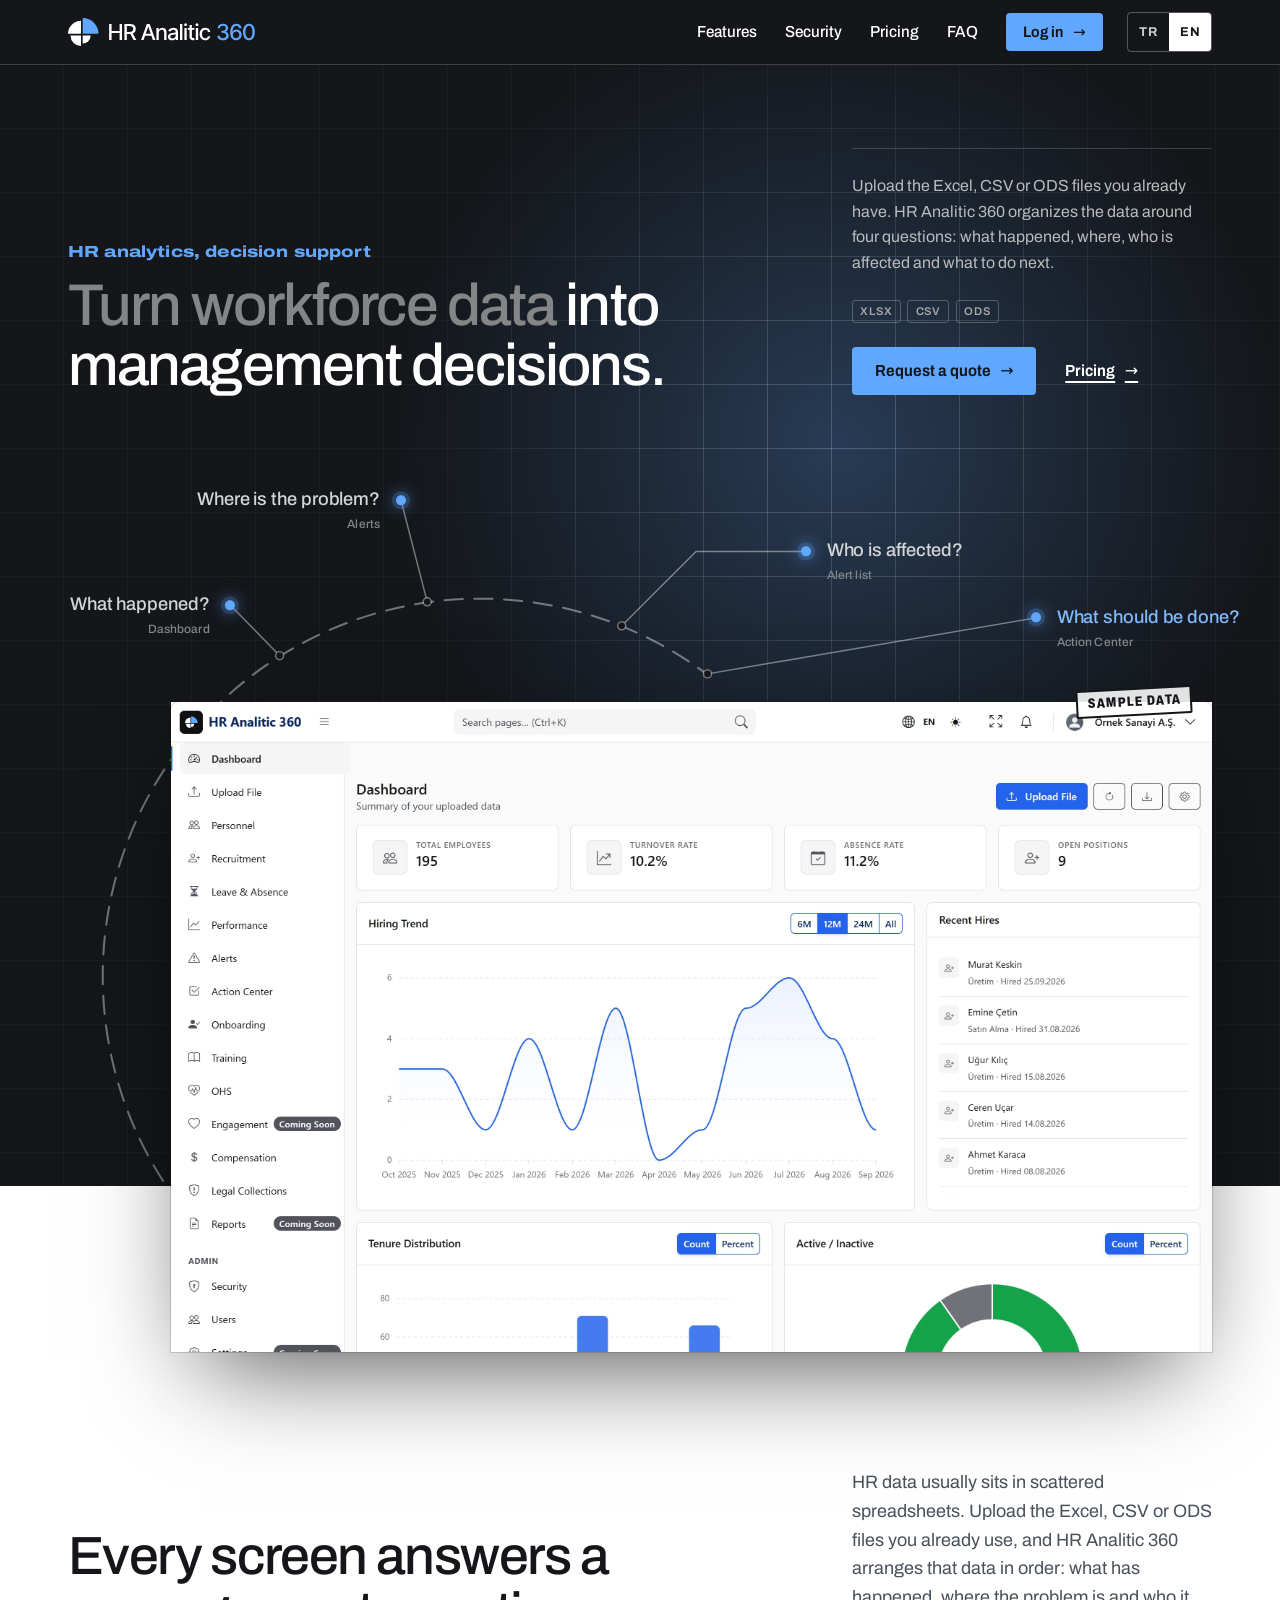
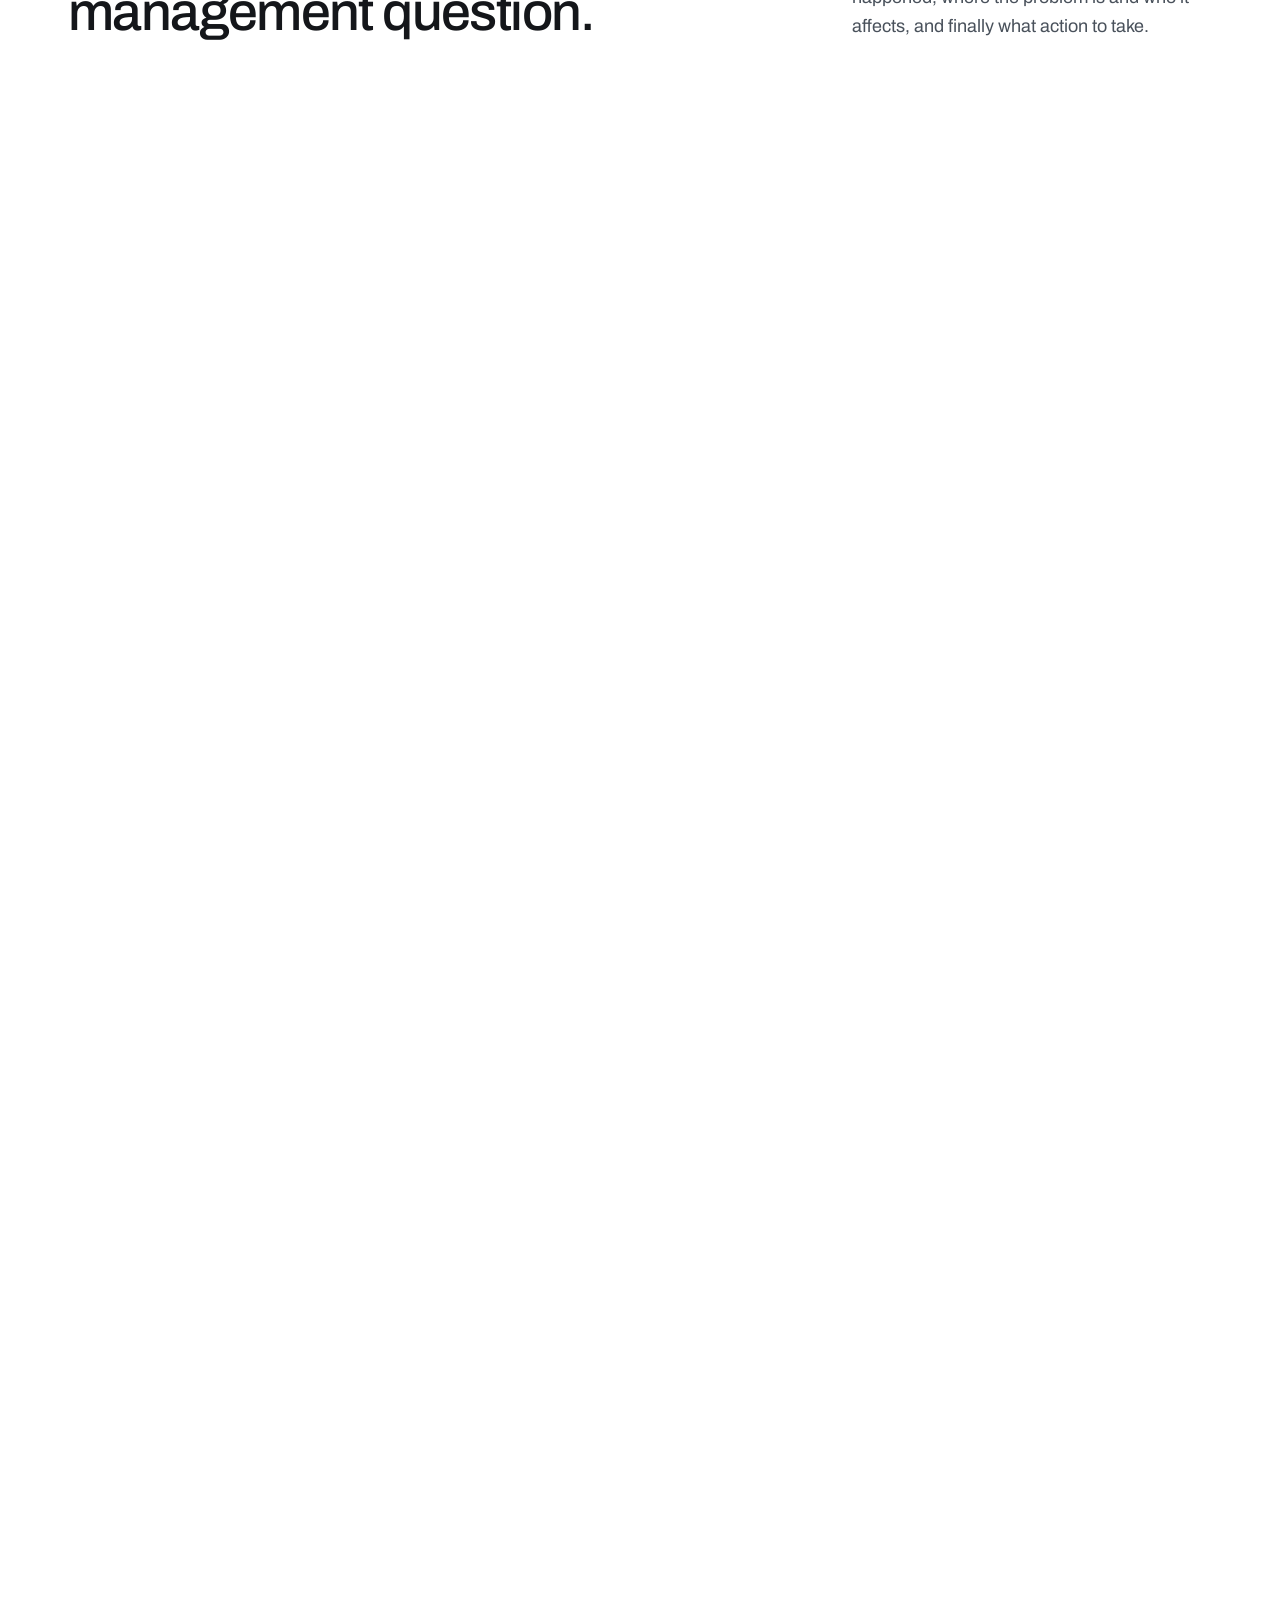
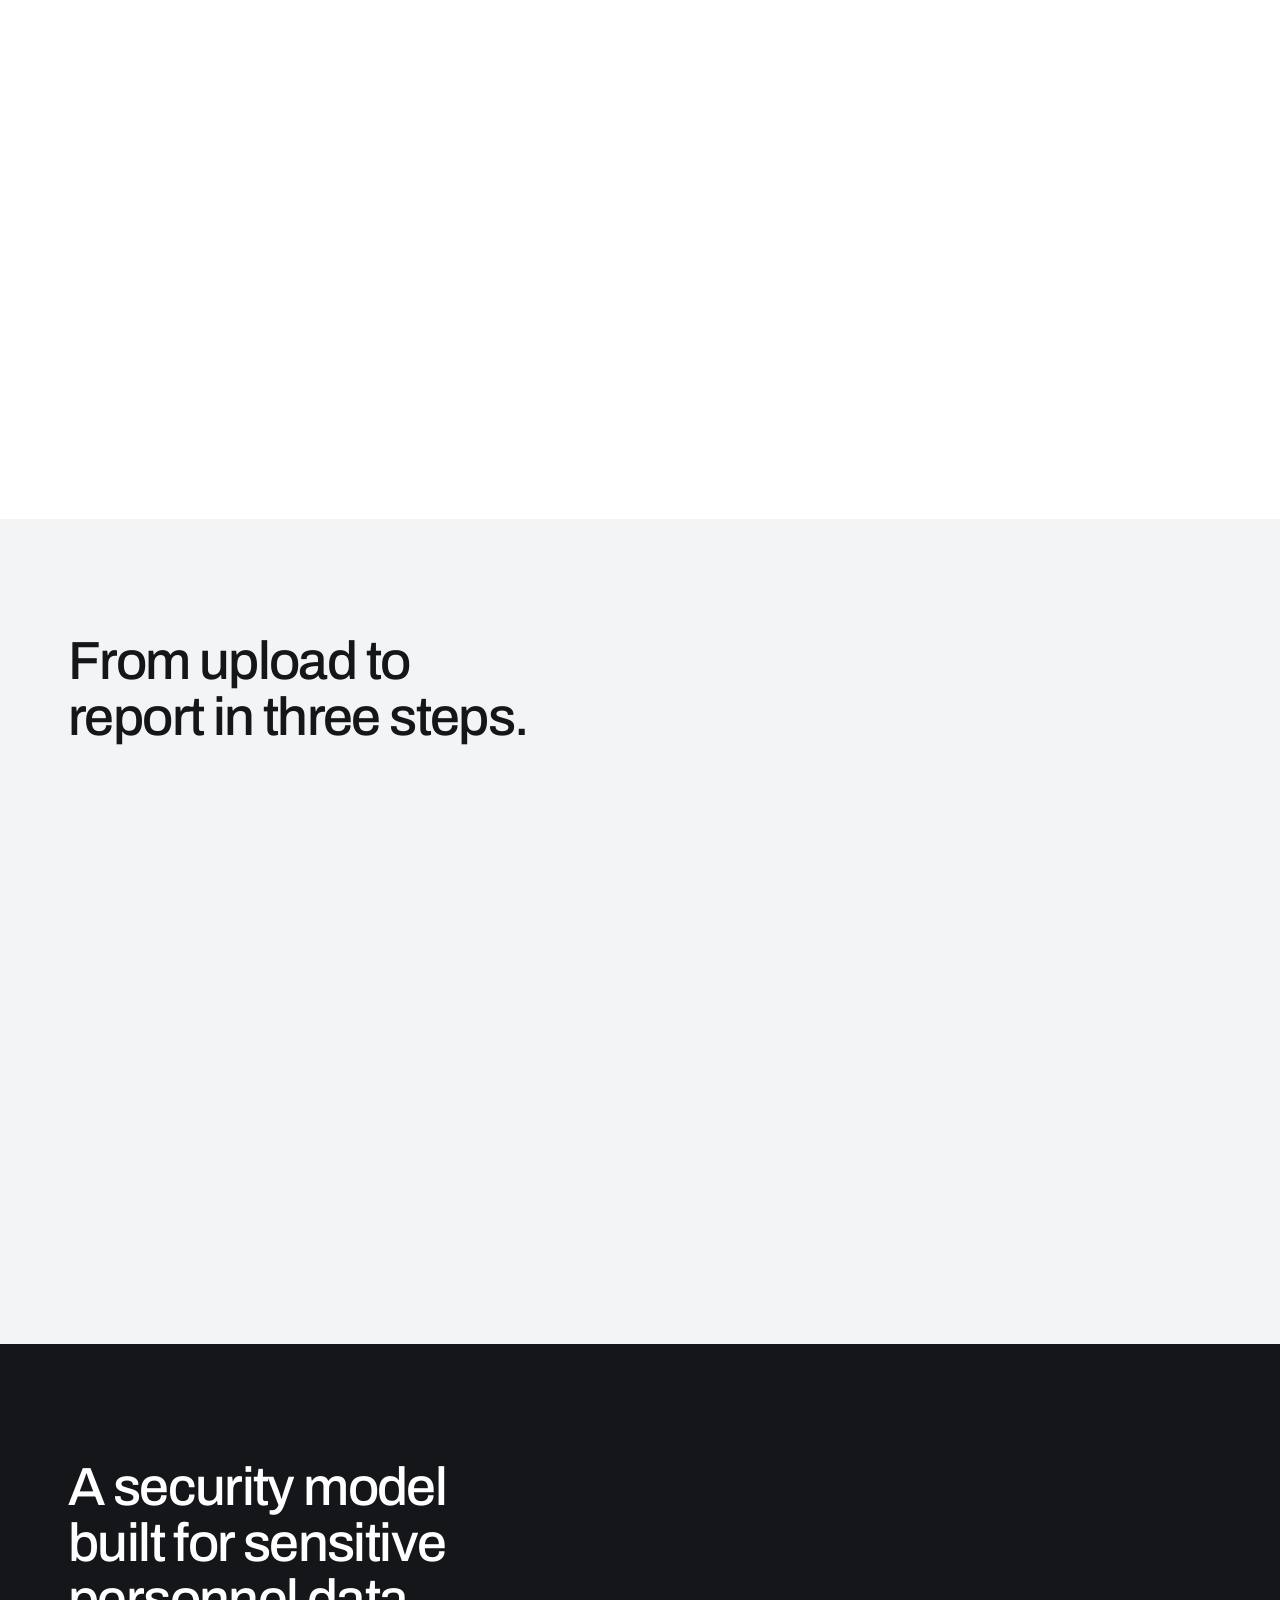
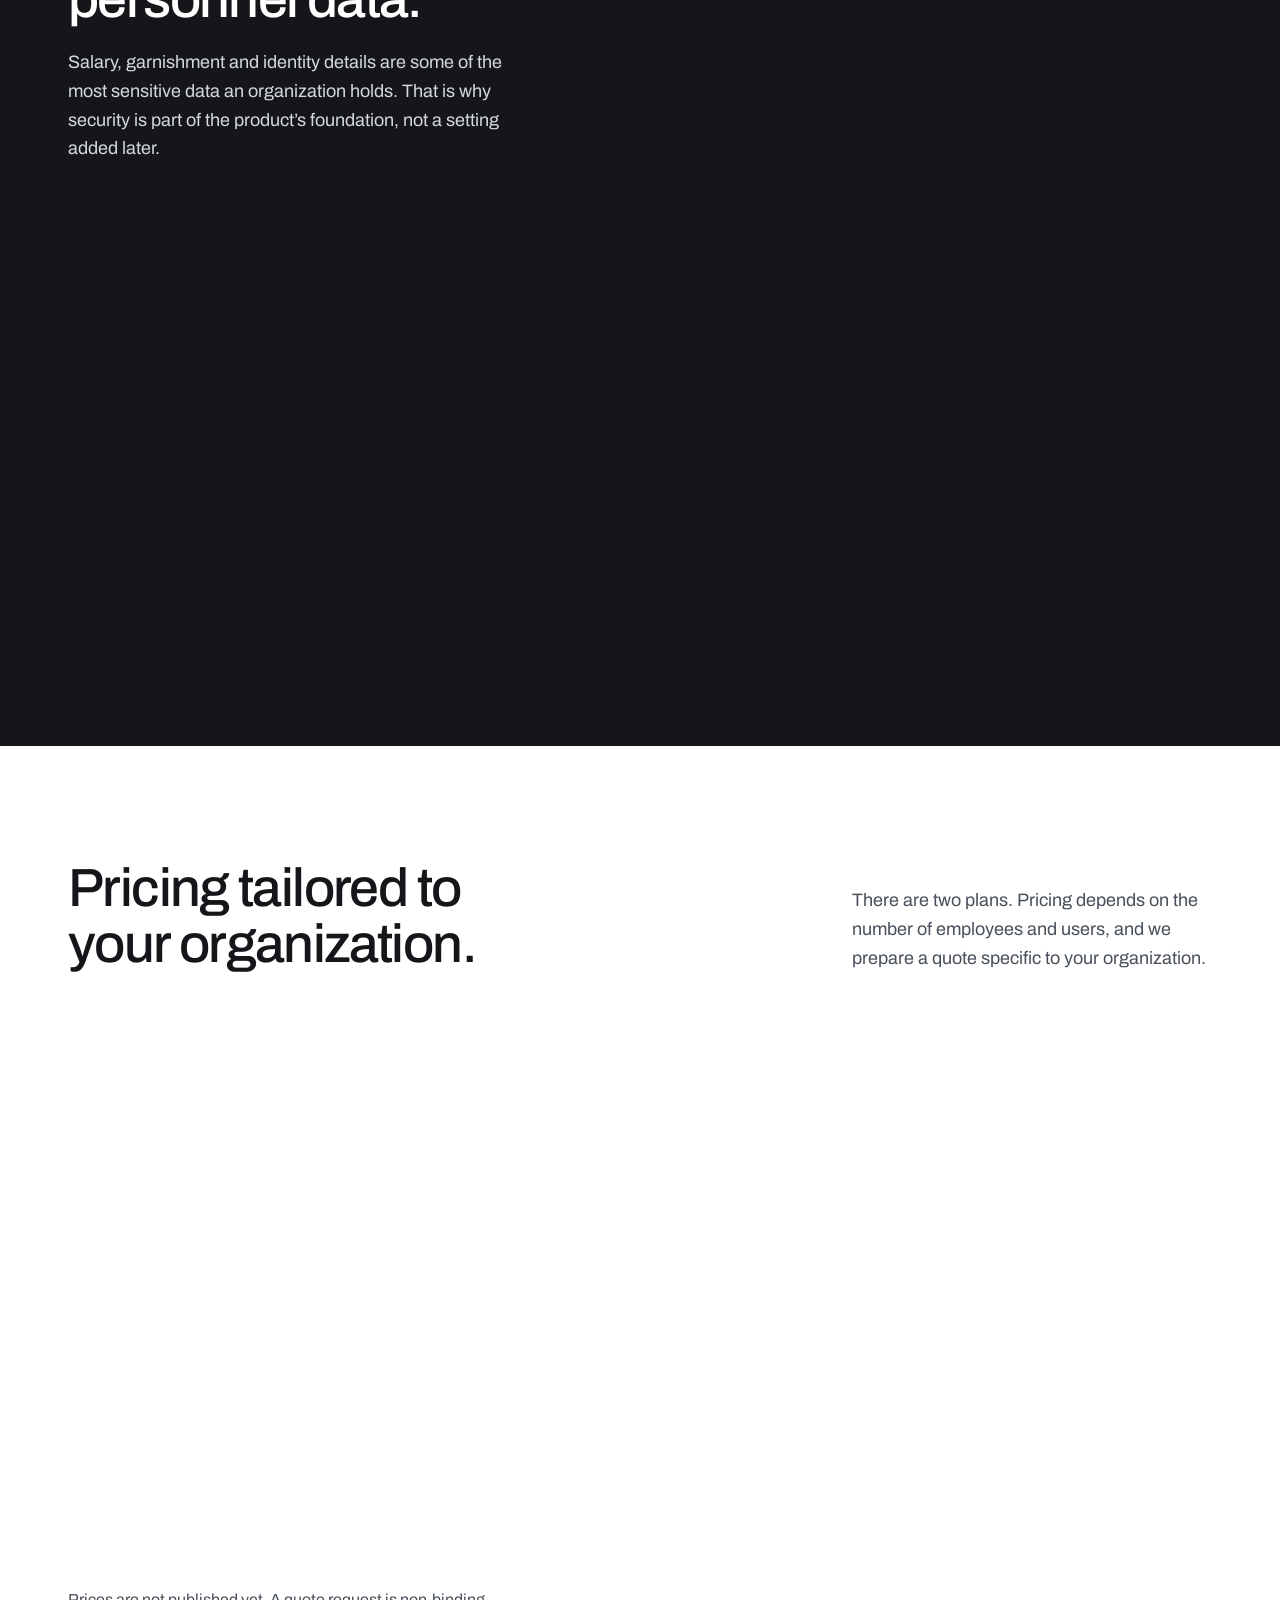
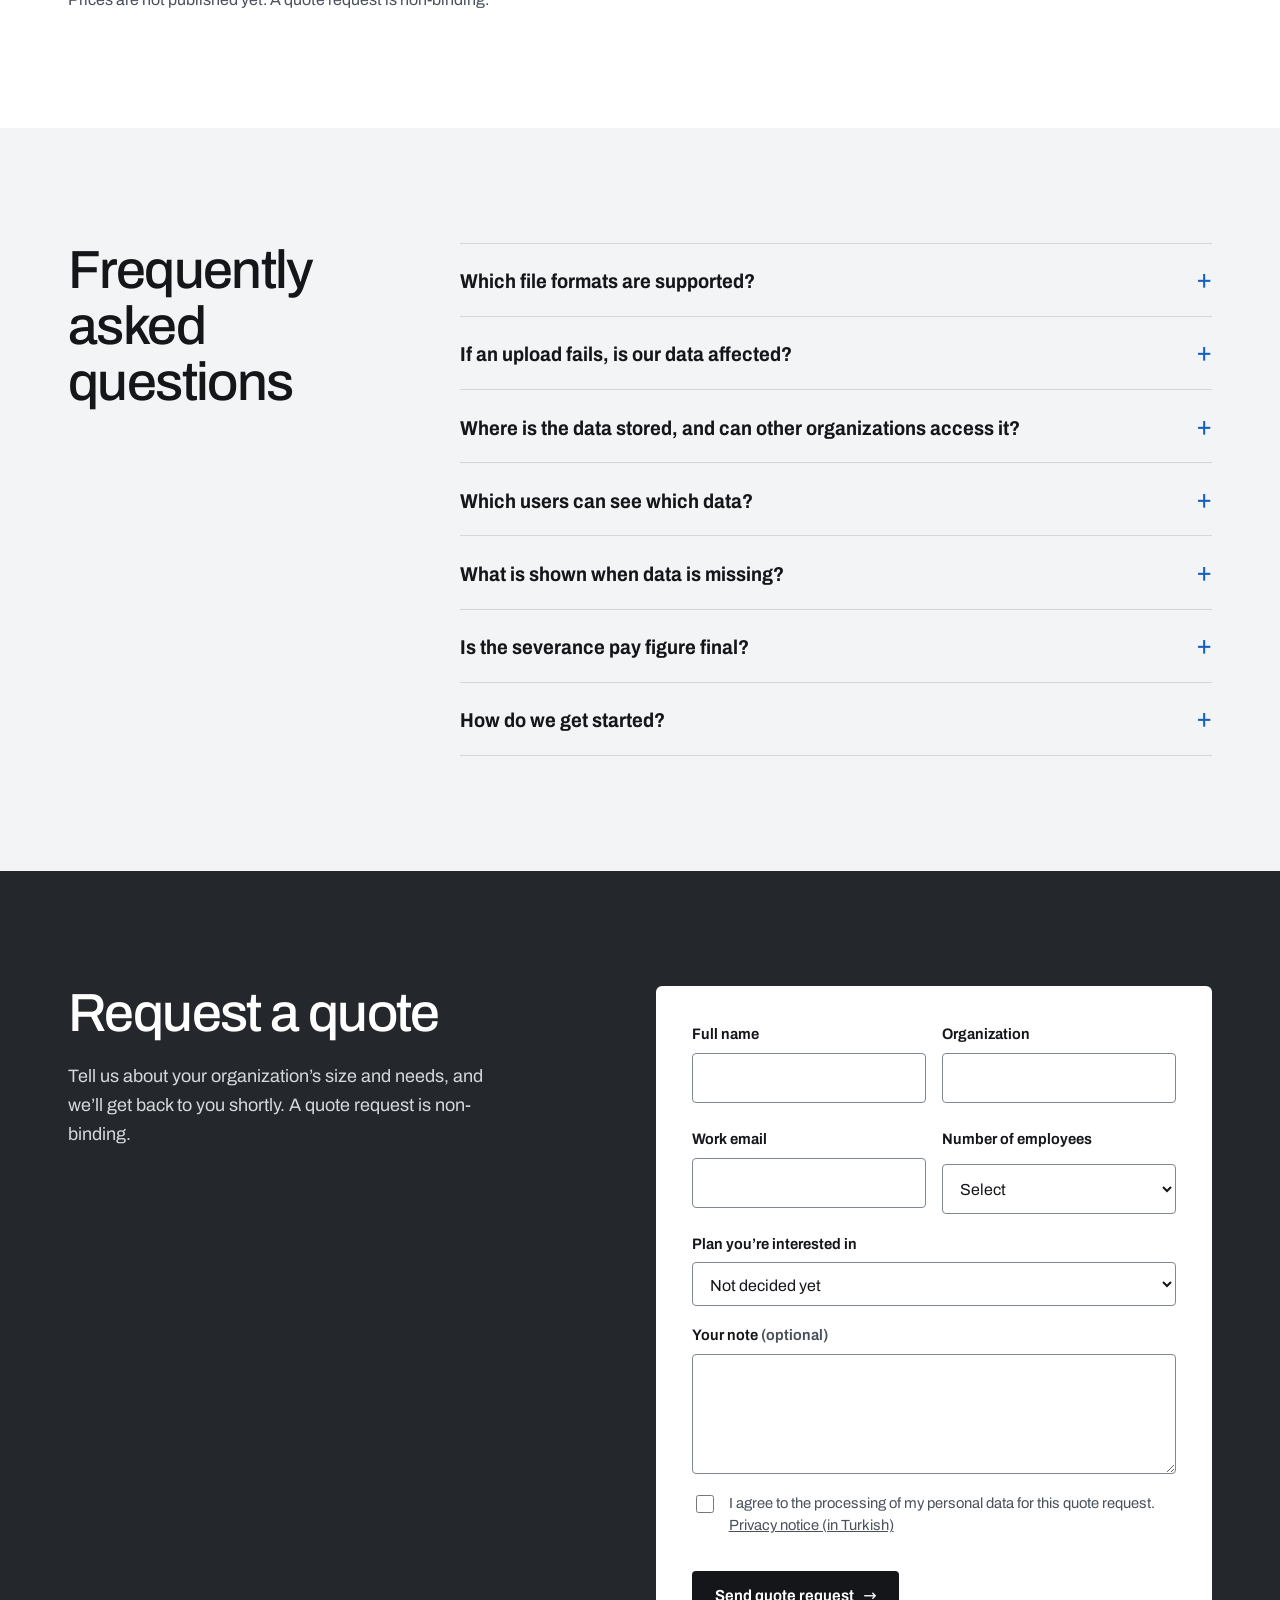
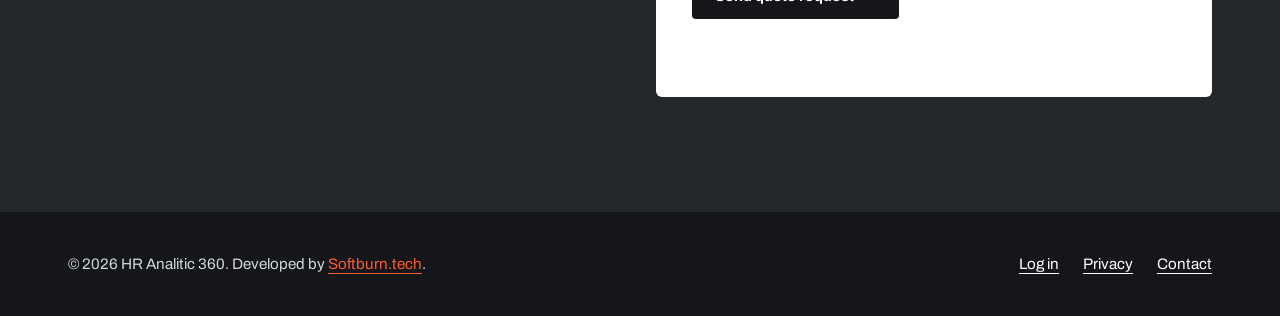
==== commit 1d482570: "English page: Log in opens the app in English" ====
--- a/en/index.html
+++ b/en/index.html
@@ -35,7 +35,7 @@
       <a href="#guvenlik">Security</a>
       <a href="#fiyatlandirma">Pricing</a>
       <a href="#sss">FAQ</a>
-      <a class="dugme dugme--mavi" href="https://app.hranalitik360.com.tr/login.html">Log in</a>
+      <a class="dugme dugme--mavi" href="https://app.hranalitik360.com.tr/login.html?lang=en">Log in</a>
     </nav>
     <nav class="dil" aria-label="Language">
       <a href="../" lang="tr" hreflang="tr">TR</a>
@@ -287,7 +287,7 @@
   <div class="kap">
     <p>© 2026 HR Analitic 360. Developed by <a class="imza" href="https://softburn.tech" rel="noopener">Softburn.tech</a>.</p>
     <ul>
-      <li><a href="https://app.hranalitik360.com.tr/login.html">Log in</a></li>
+      <li><a href="https://app.hranalitik360.com.tr/login.html?lang=en">Log in</a></li>
       <li><a href="https://app.hranalitik360.com.tr/gizlilik.html" hreflang="tr">Privacy</a></li>
       <li><a href="#iletisim">Contact</a></li>
     </ul>
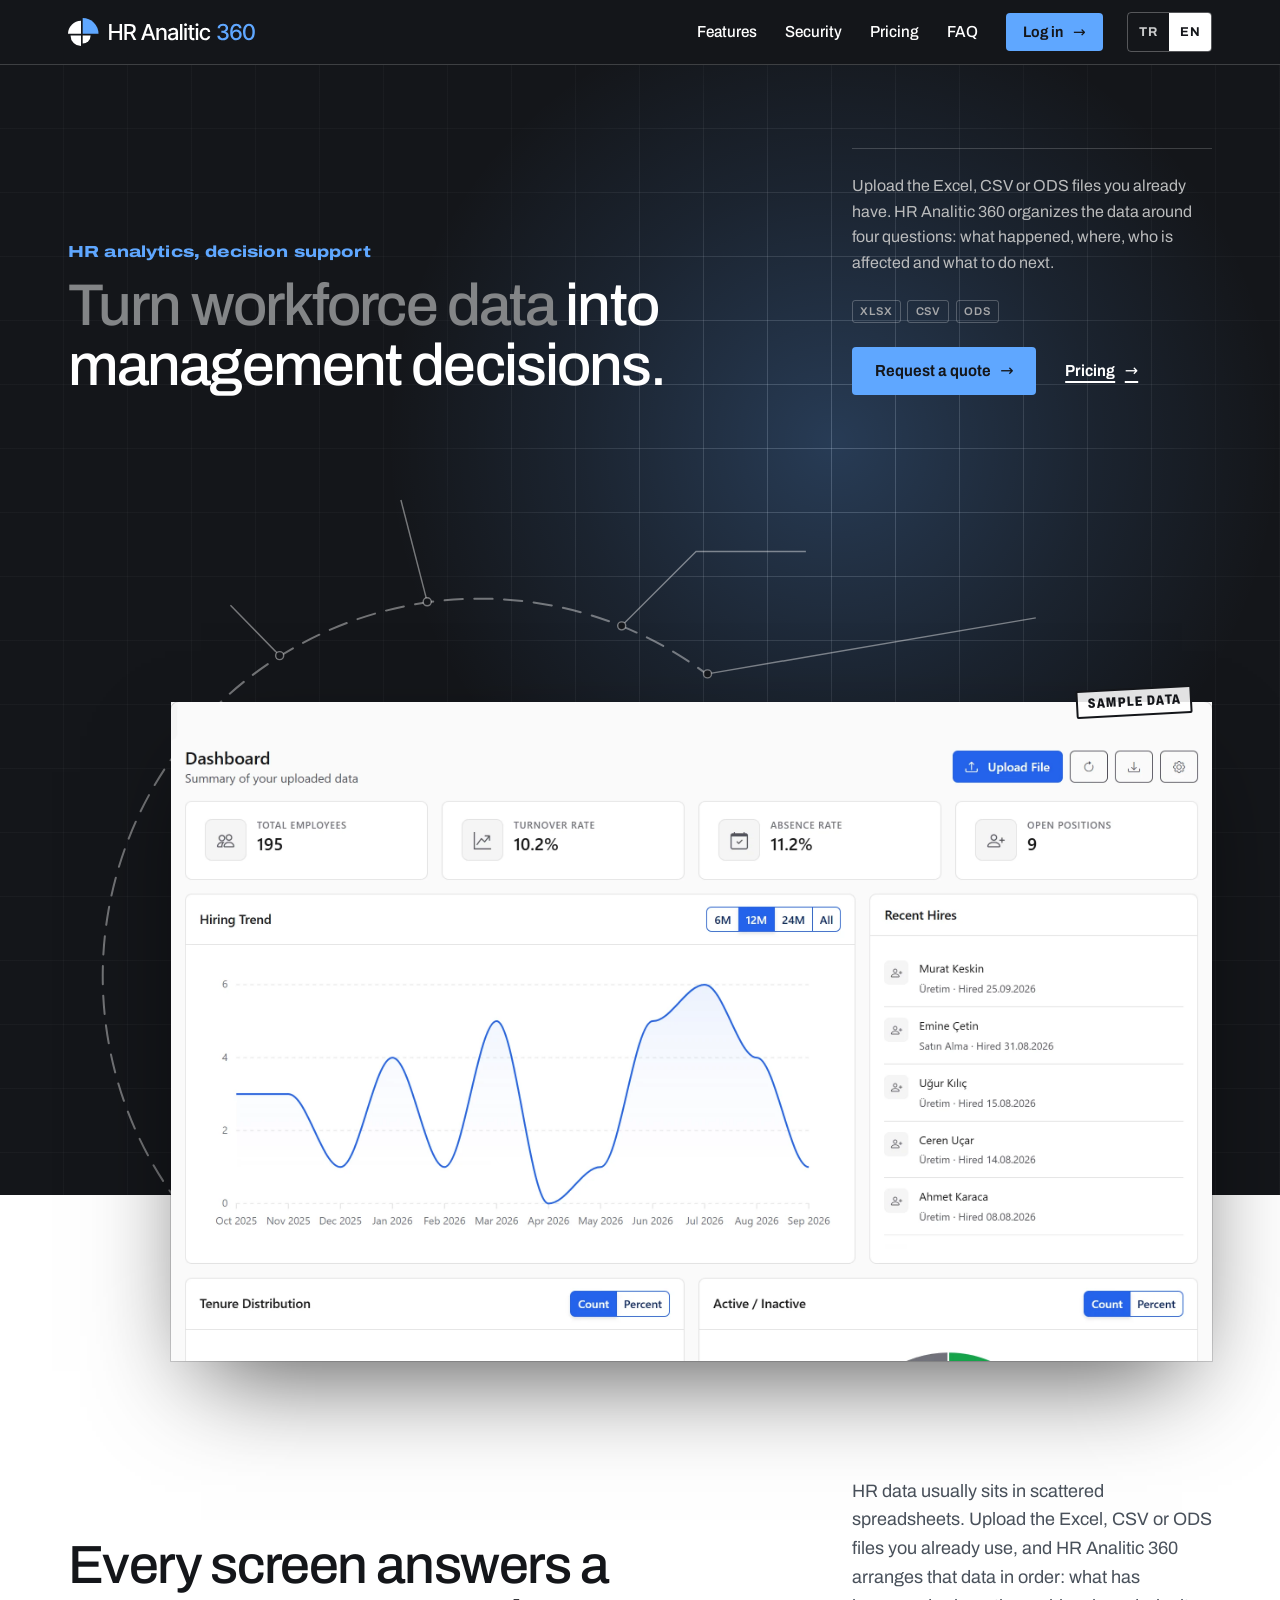
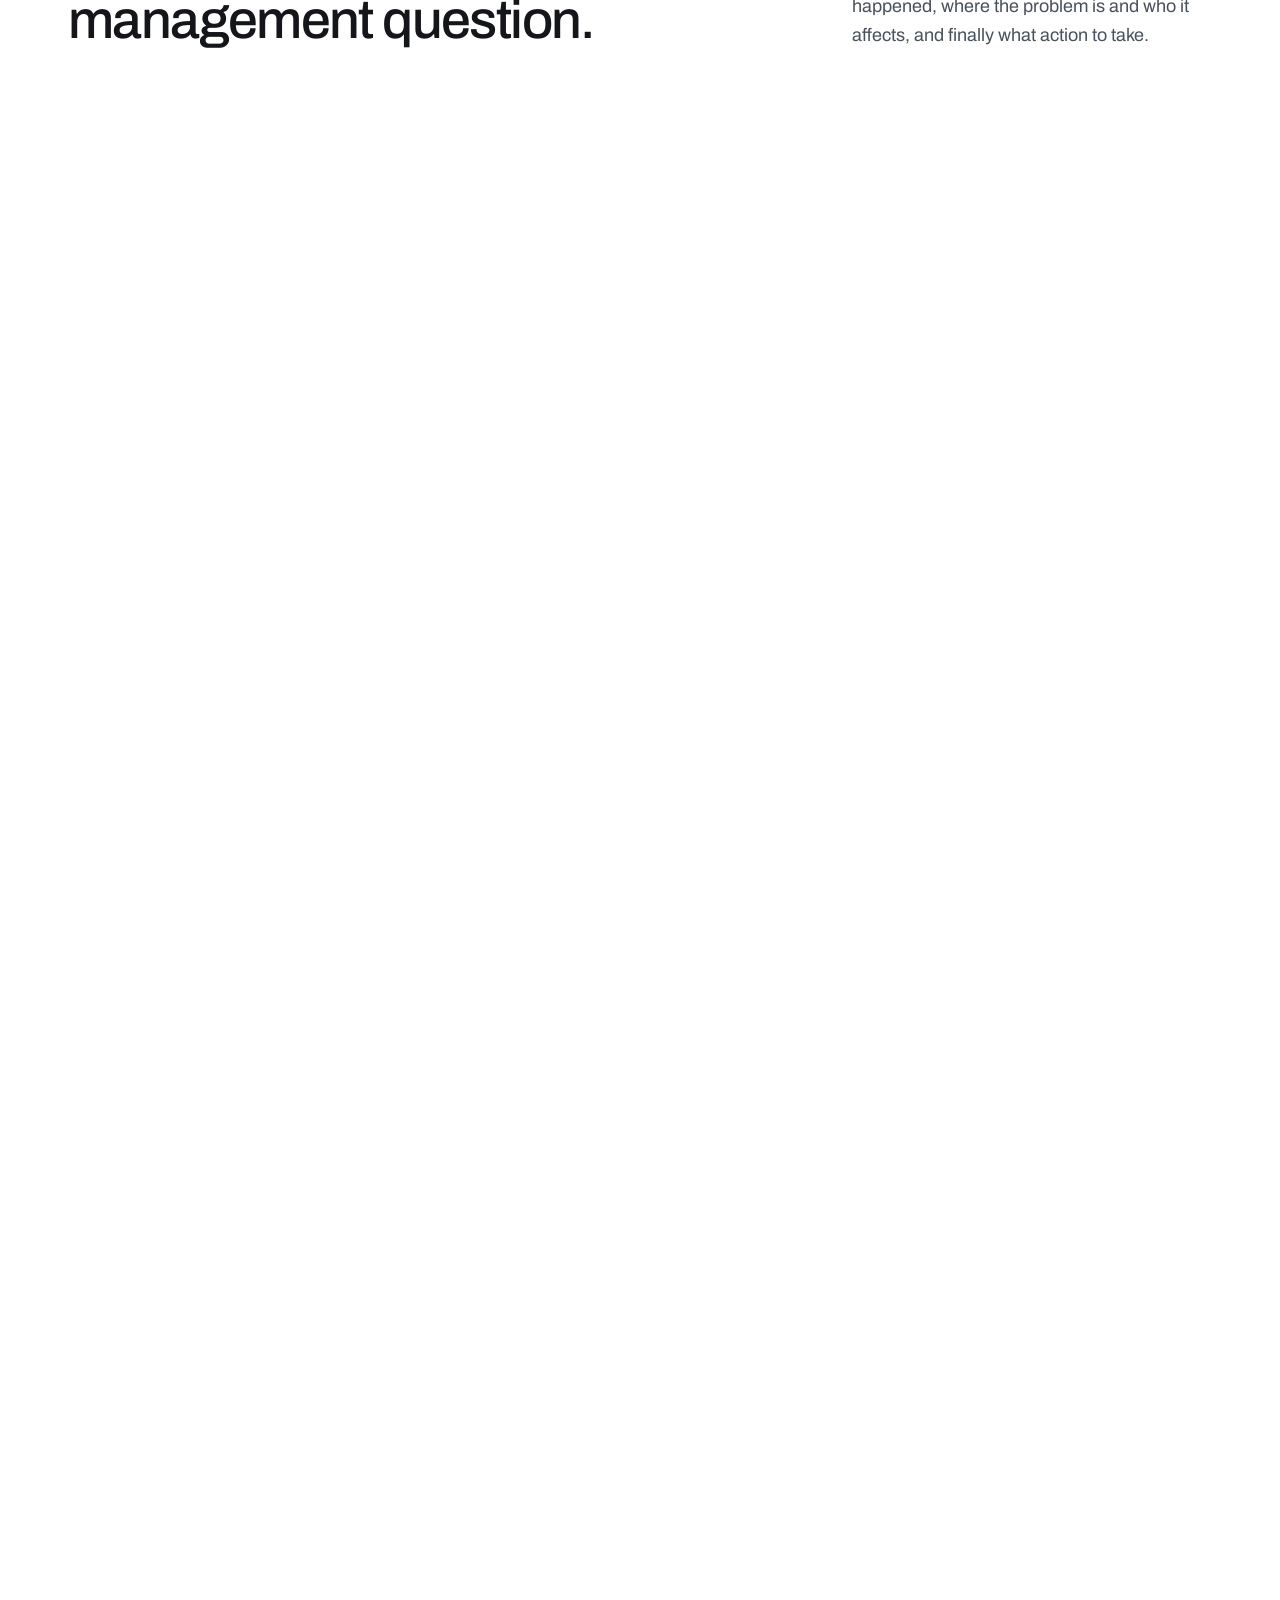
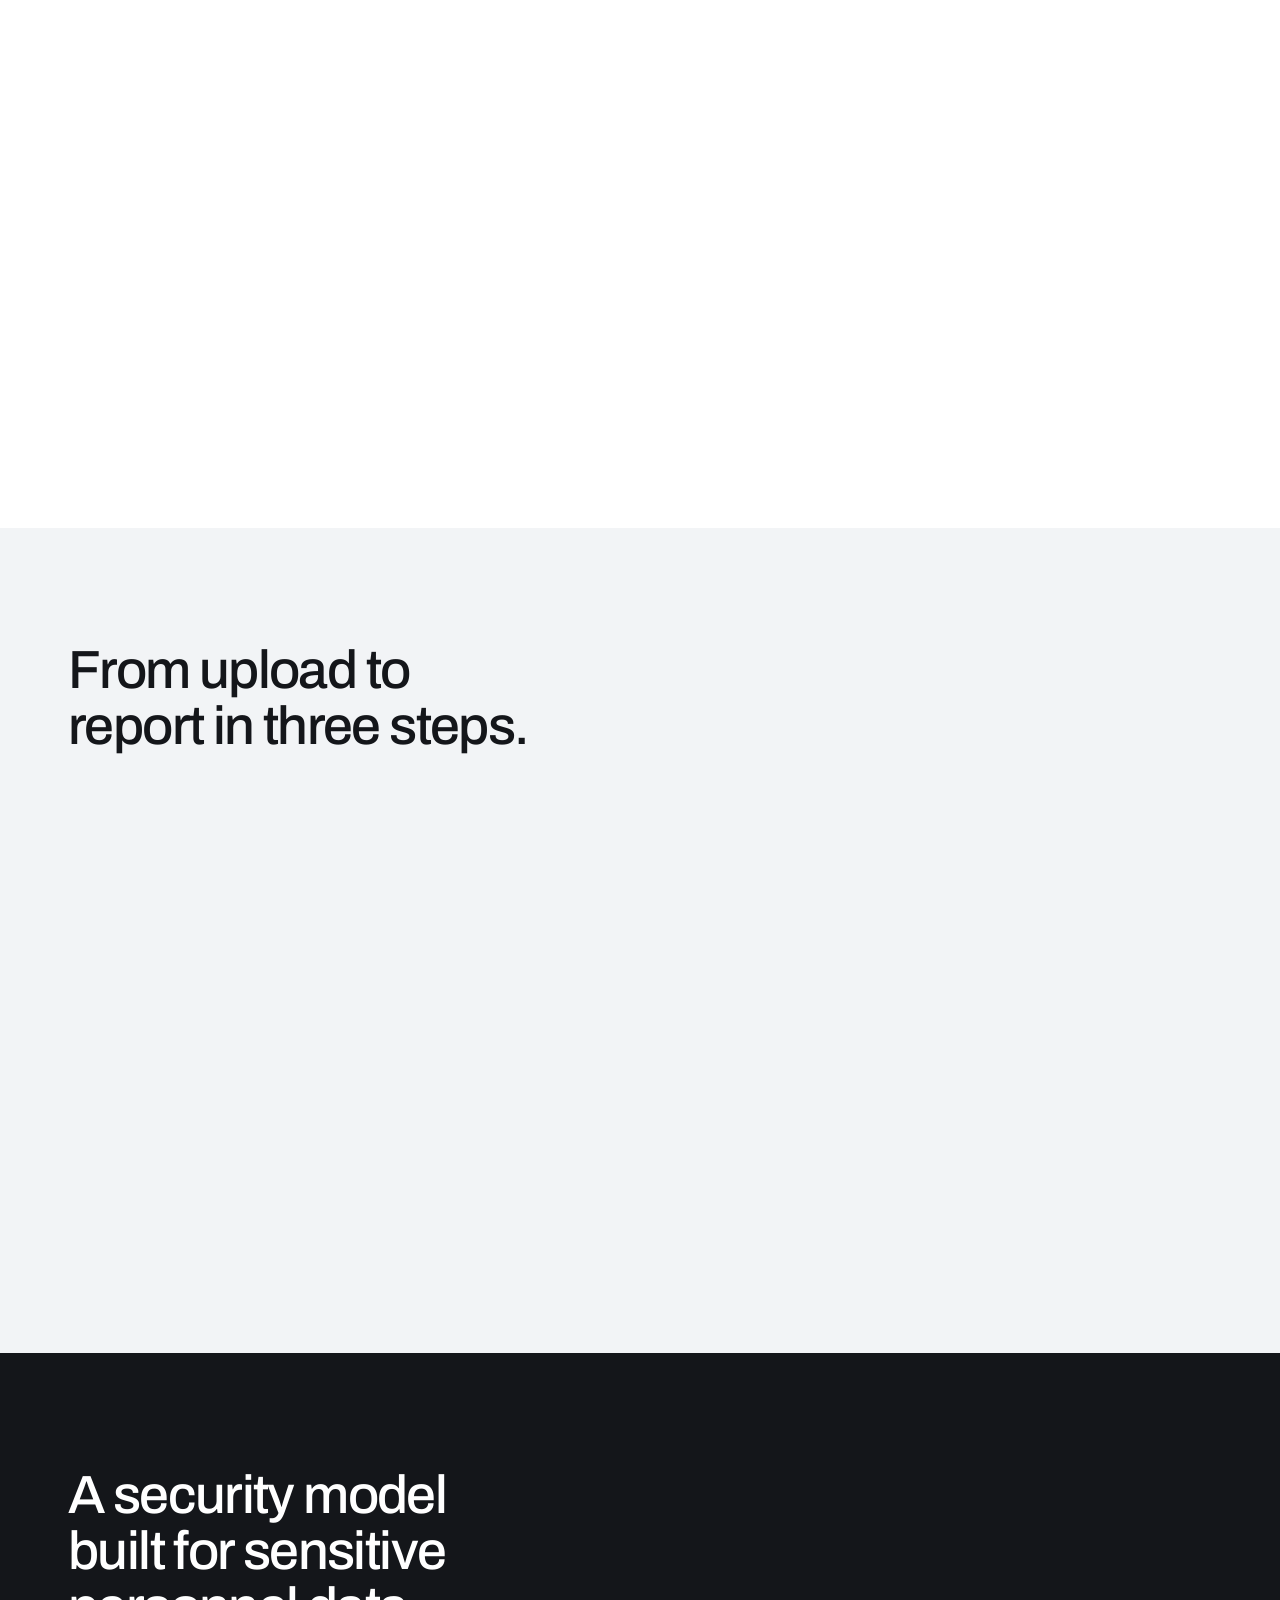
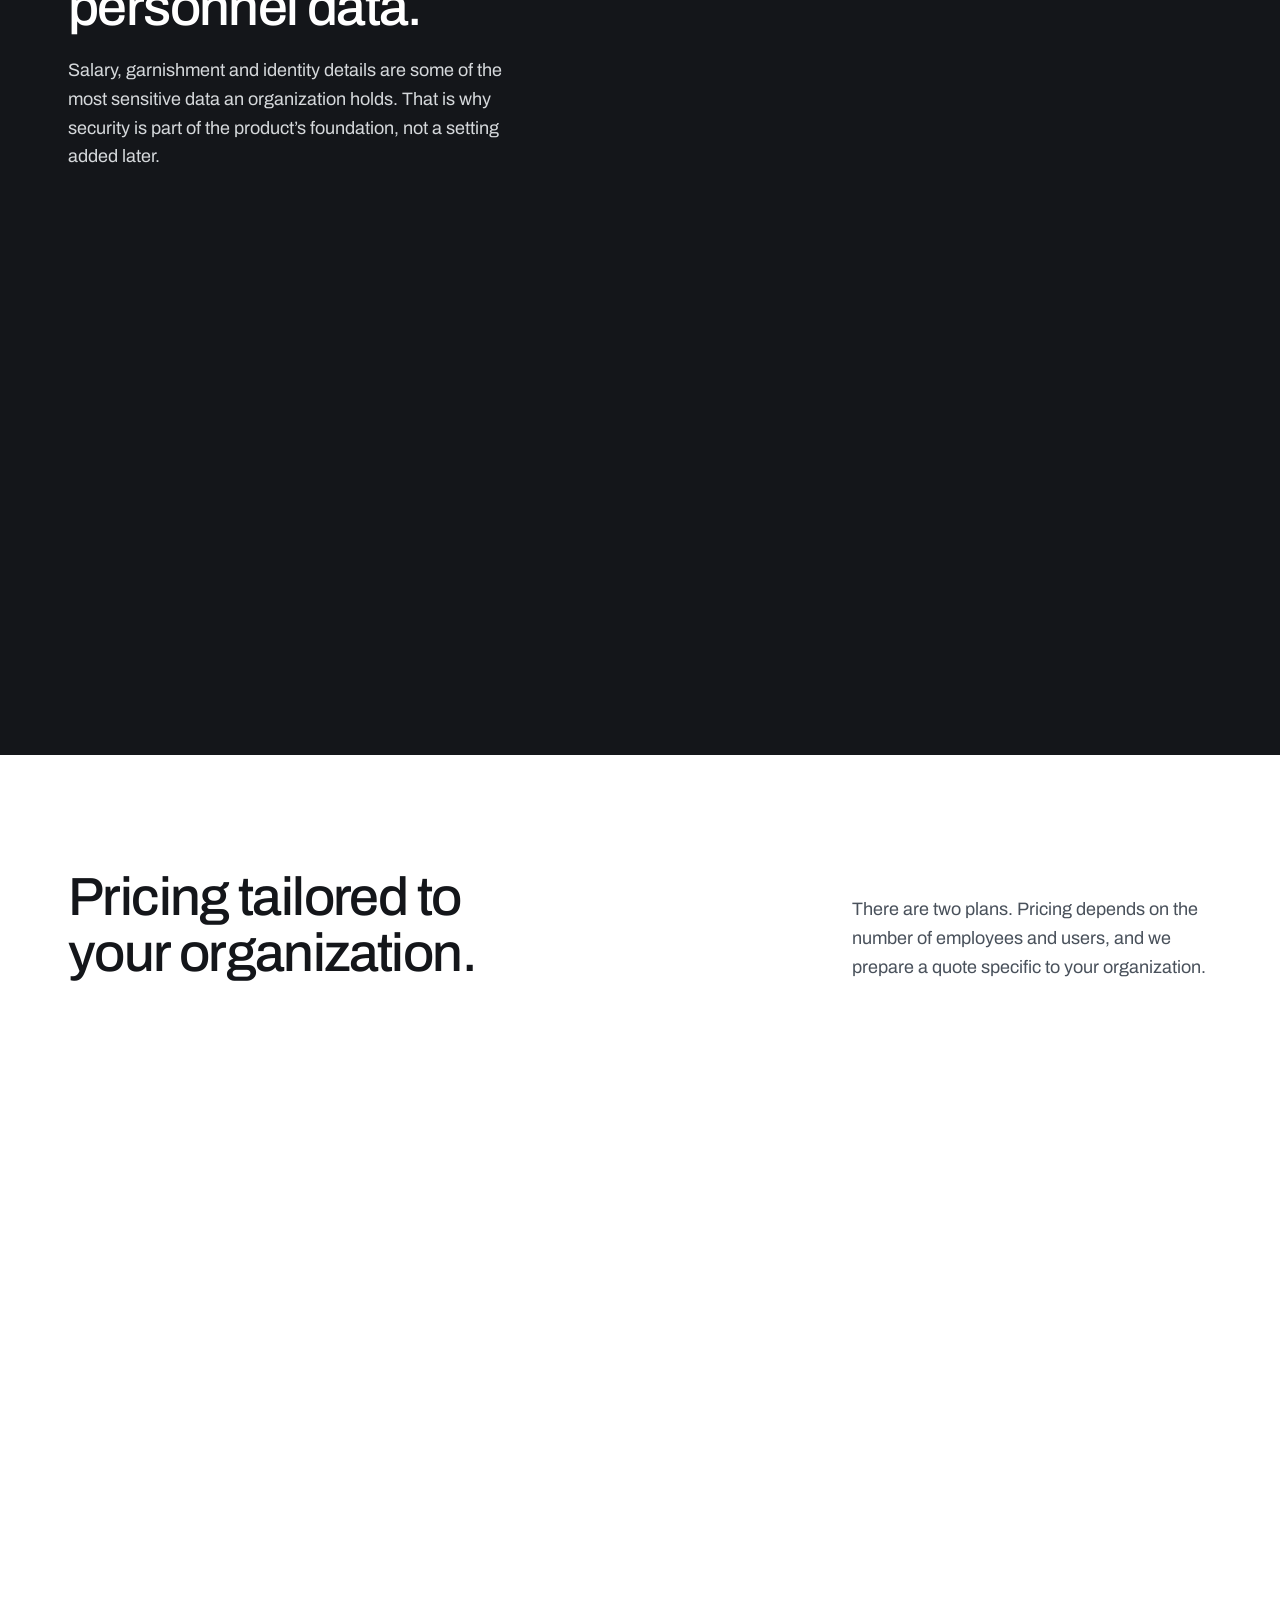
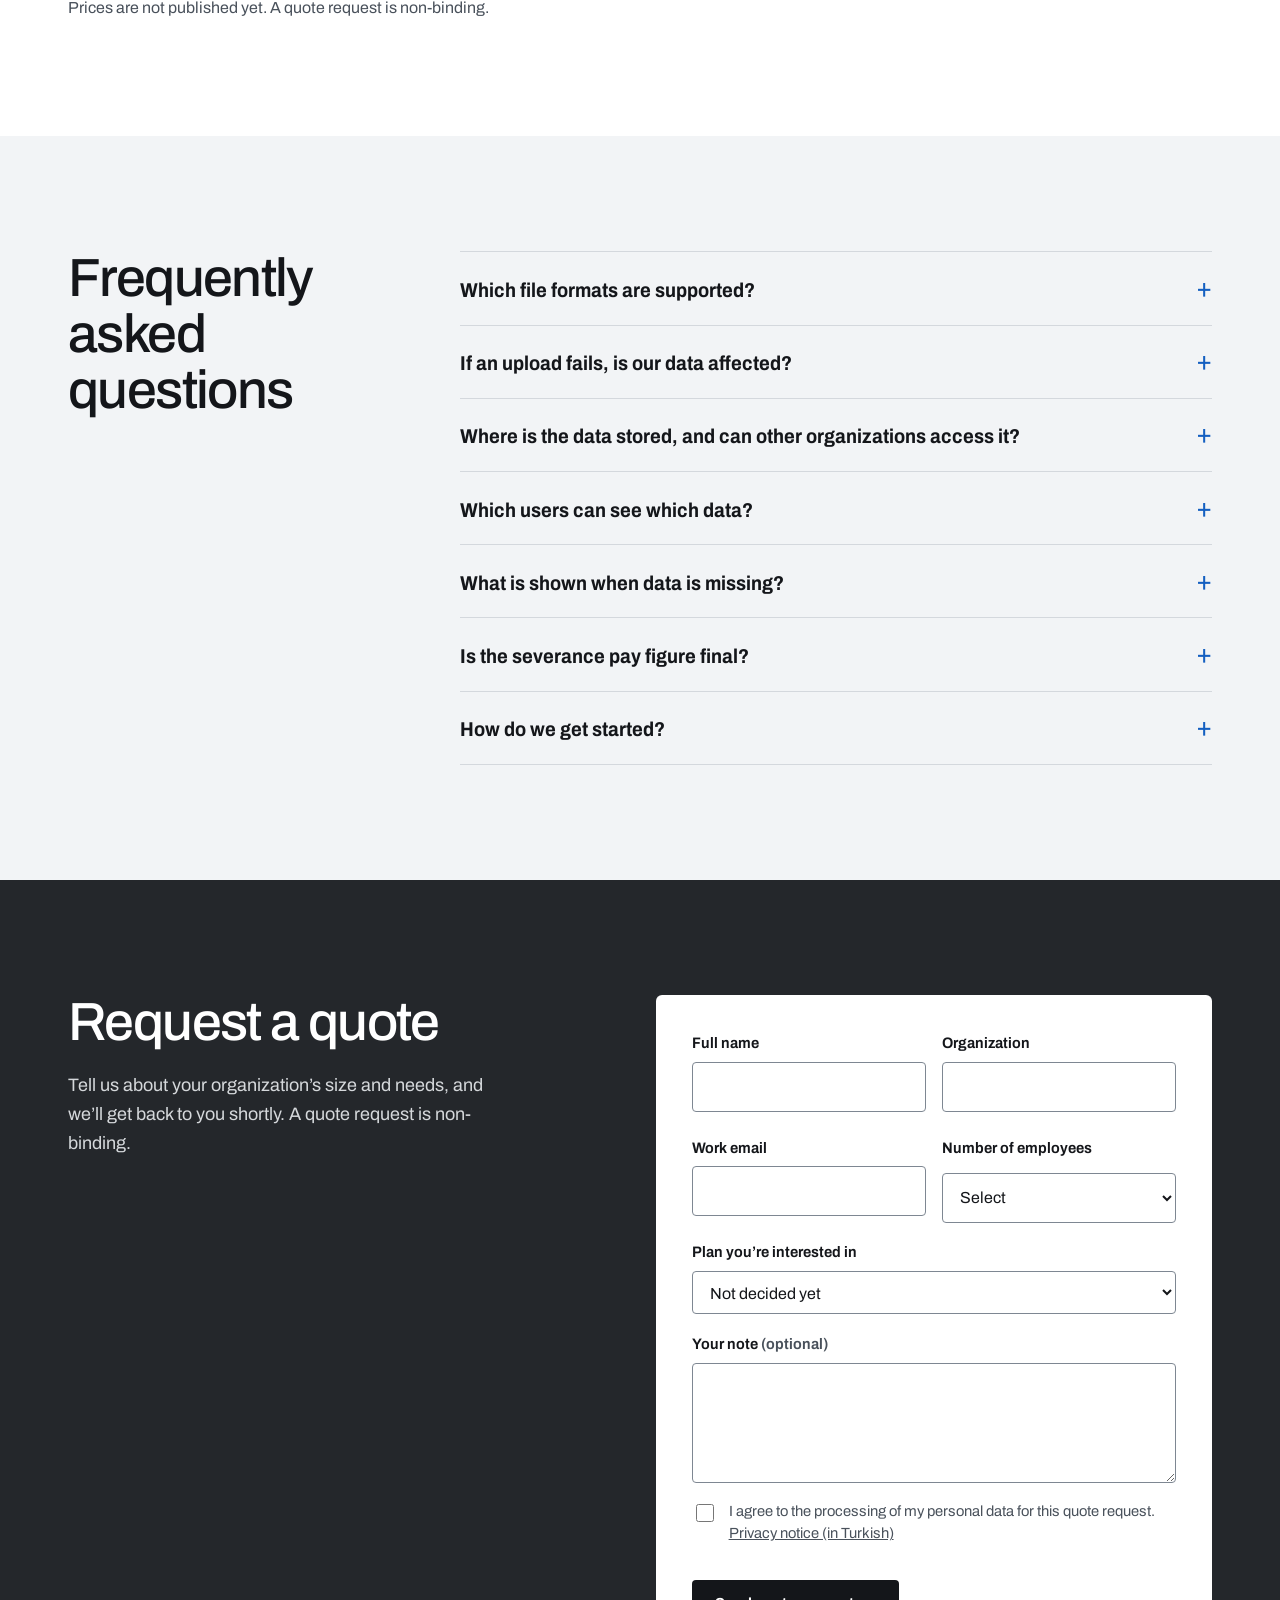
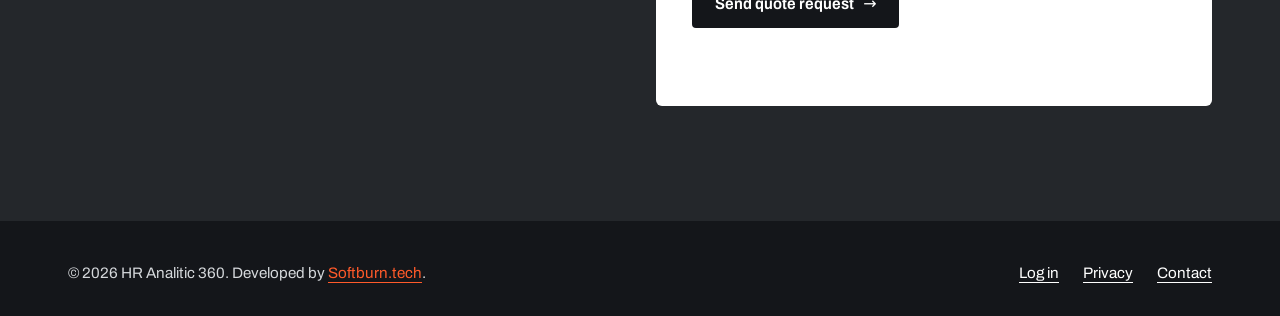
==== commit bc67a9f3: "Social preview images in the current design (TR and EN)" ====
--- a/en/index.html
+++ b/en/index.html
@@ -18,7 +18,7 @@
 <meta property="og:title" content="HR Analitic 360 · HR analytics and decision support">
 <meta property="og:description" content="What happened? Where is the problem? Who is affected? What should be done? Workforce data becomes indicators, alerts and action records that answer these four questions.">
 <meta property="og:url" content="https://hranalitik360.com.tr/en/">
-<meta property="og:image" content="https://hranalitik360.com.tr/img/og.png">
+<meta property="og:image" content="https://hranalitik360.com.tr/img/og-en.png">
 <meta name="twitter:card" content="summary_large_image">
 <link rel="stylesheet" href="../css/site.css?v=5">
 <script src="../js/erken.js"></script>
